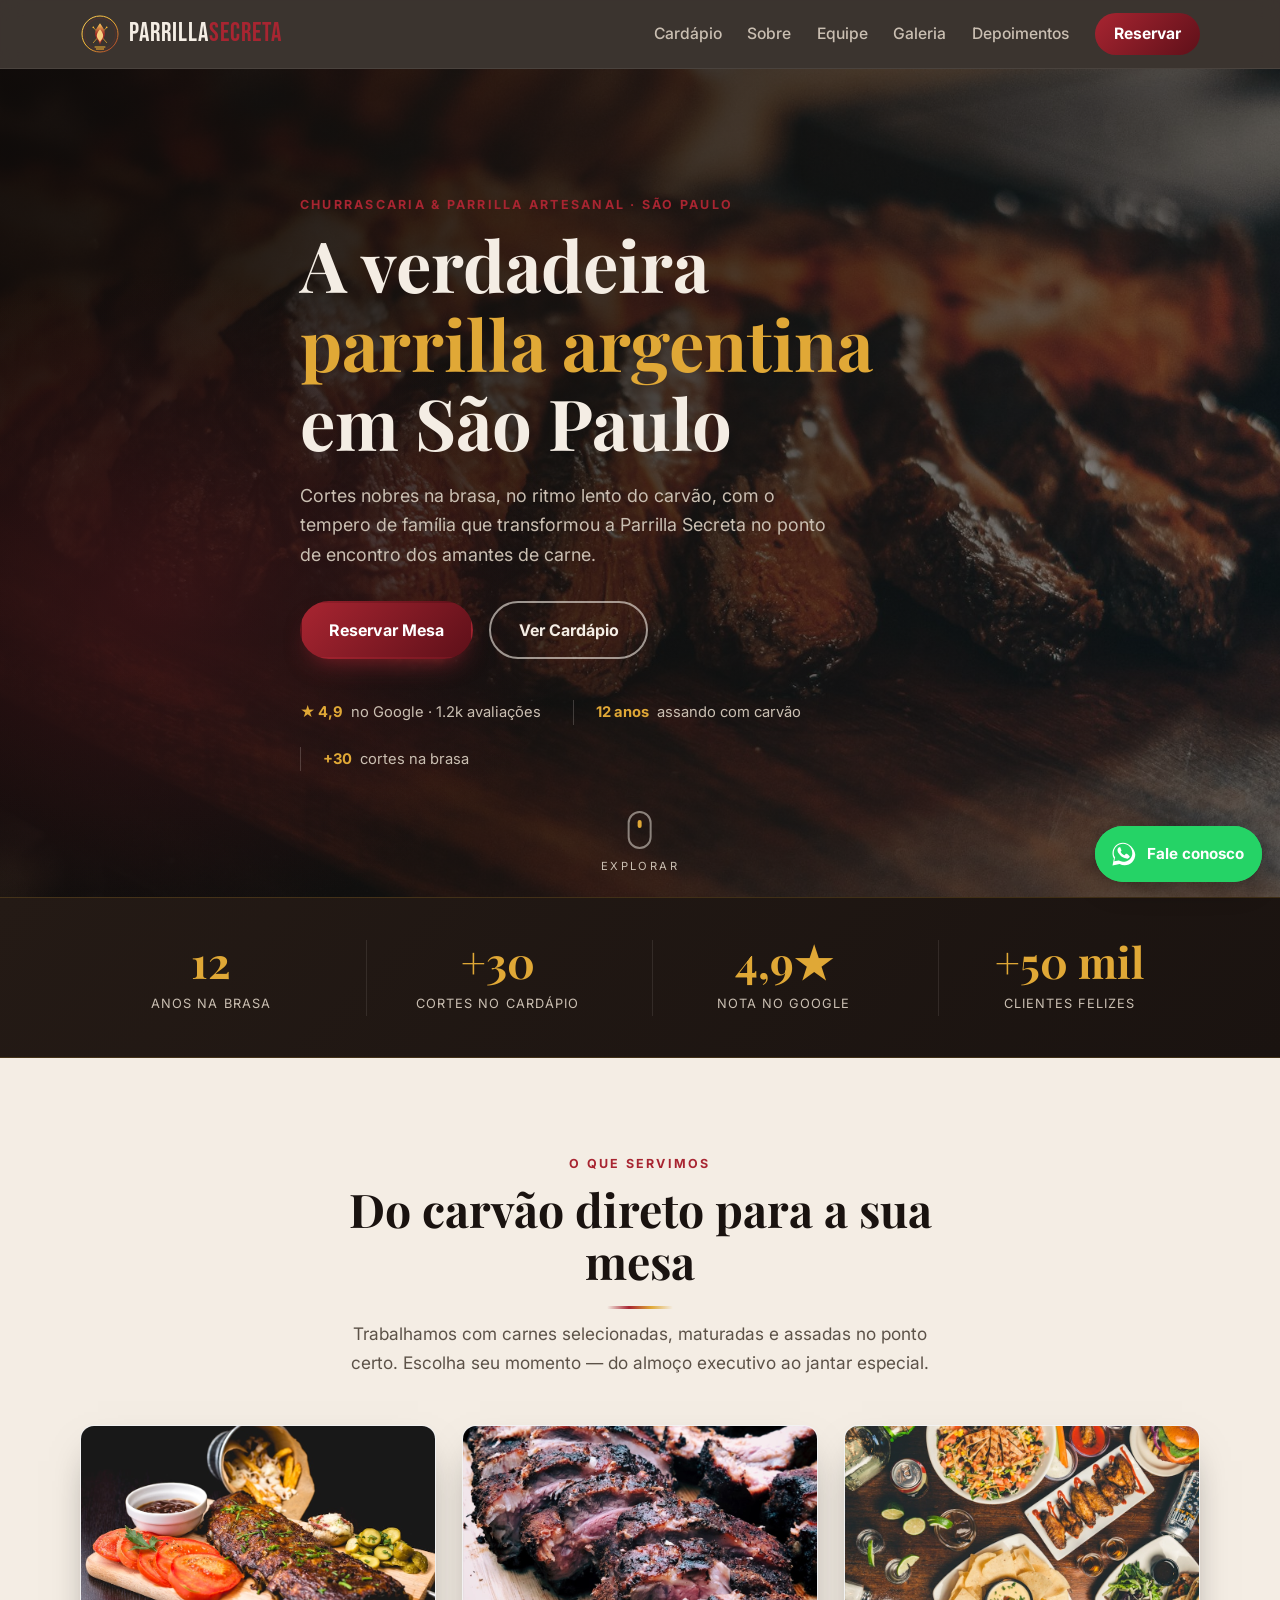
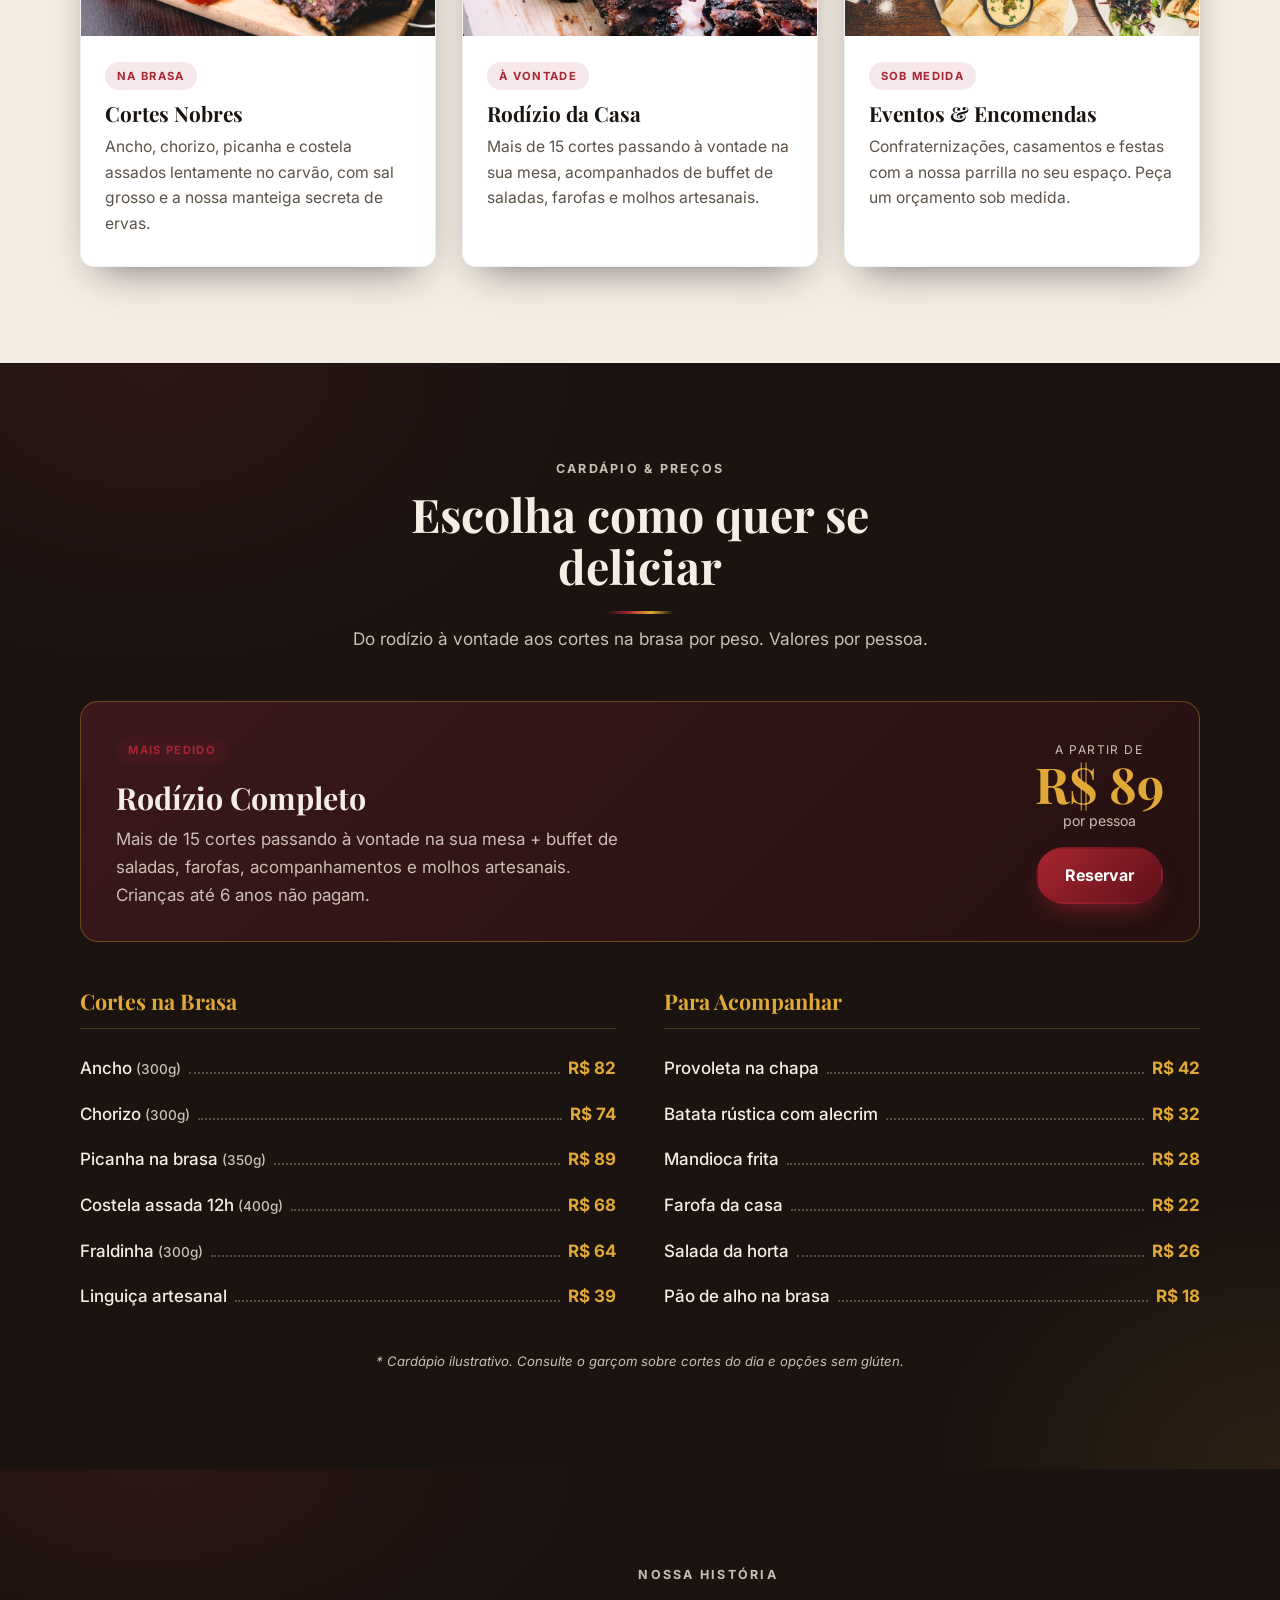
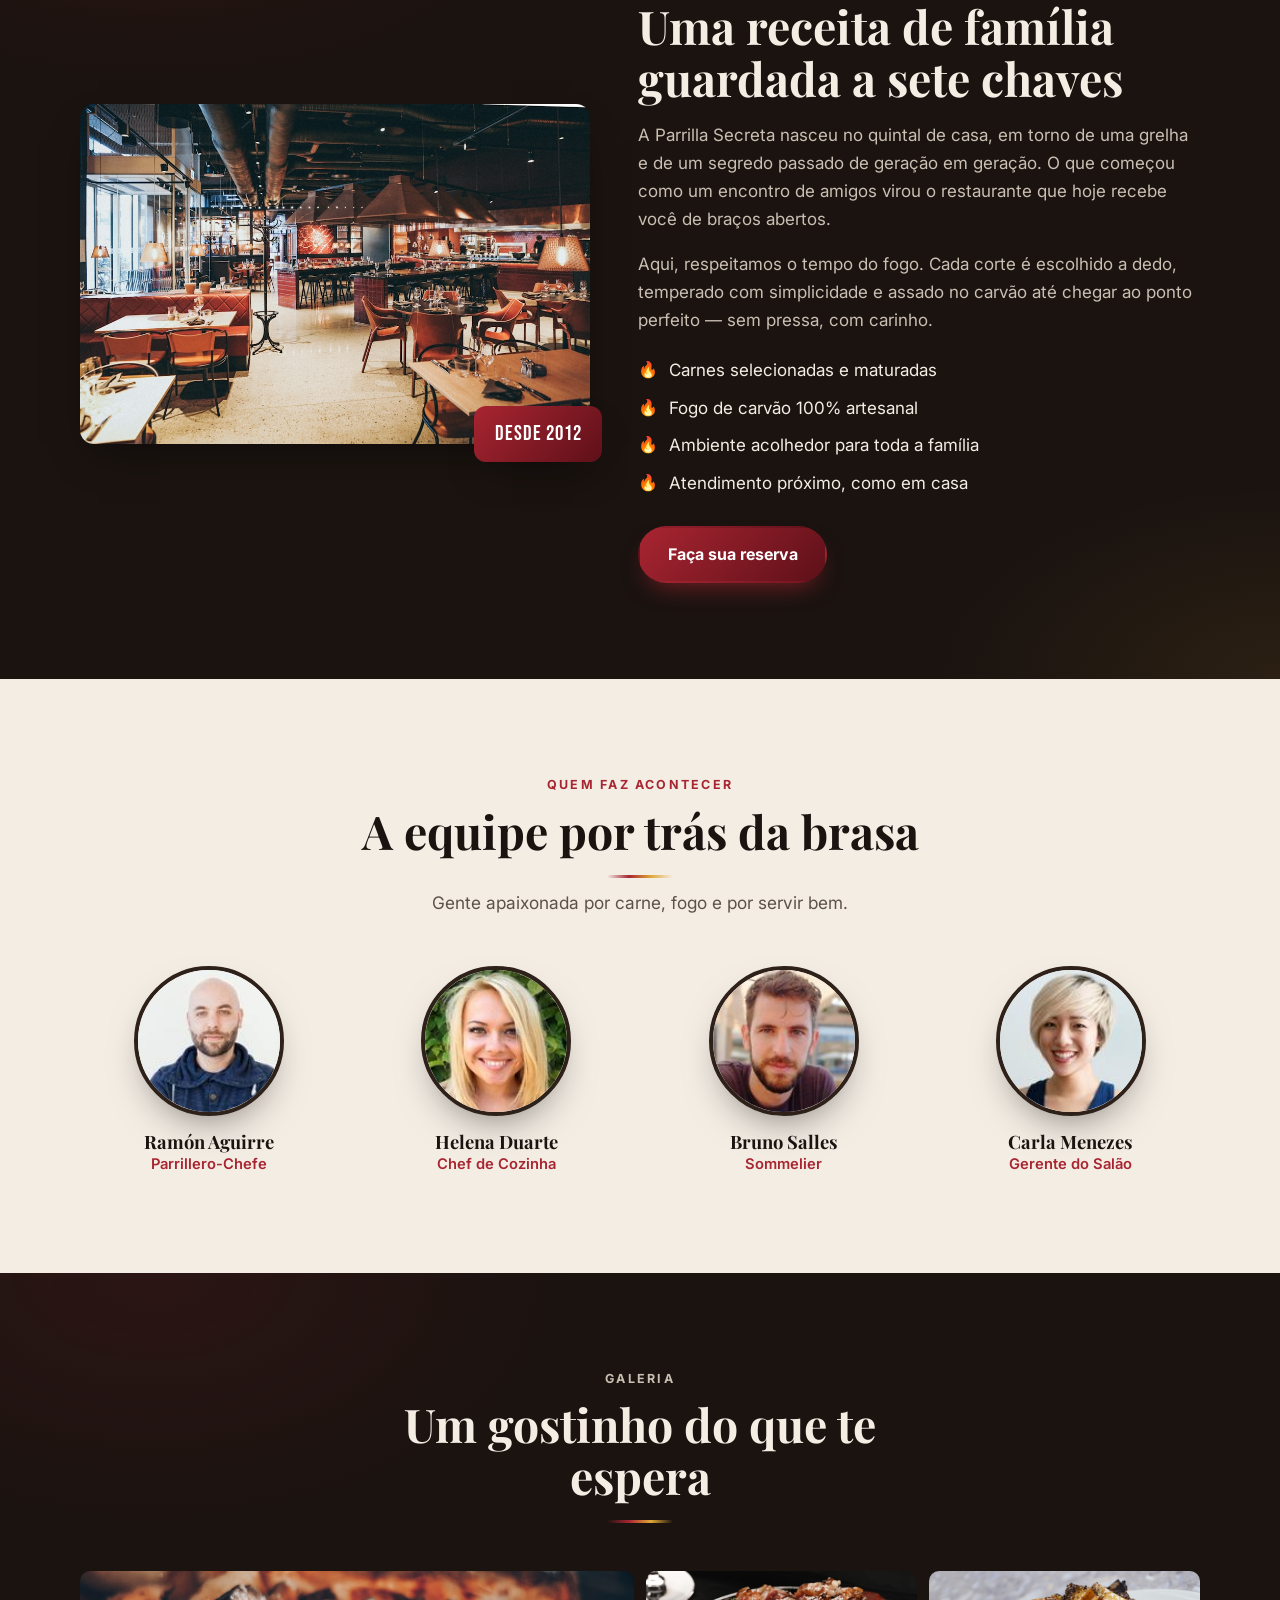
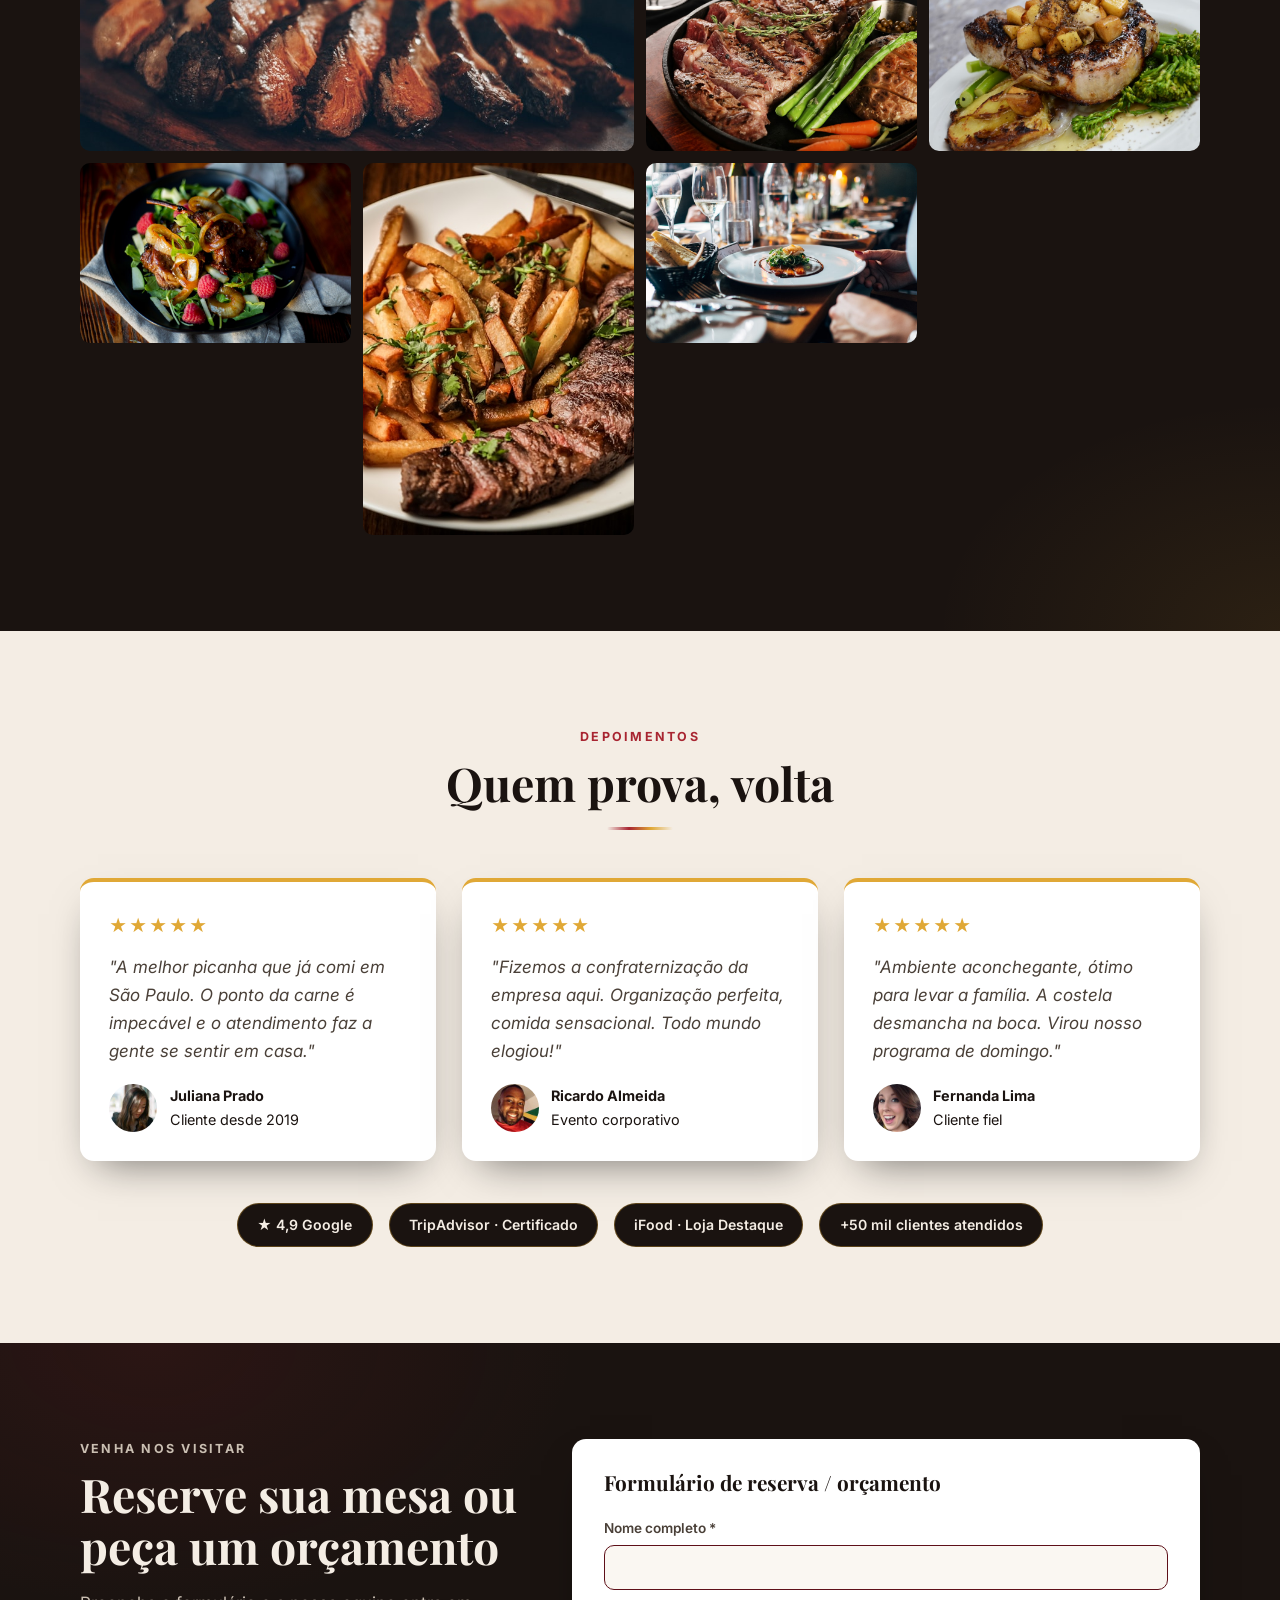
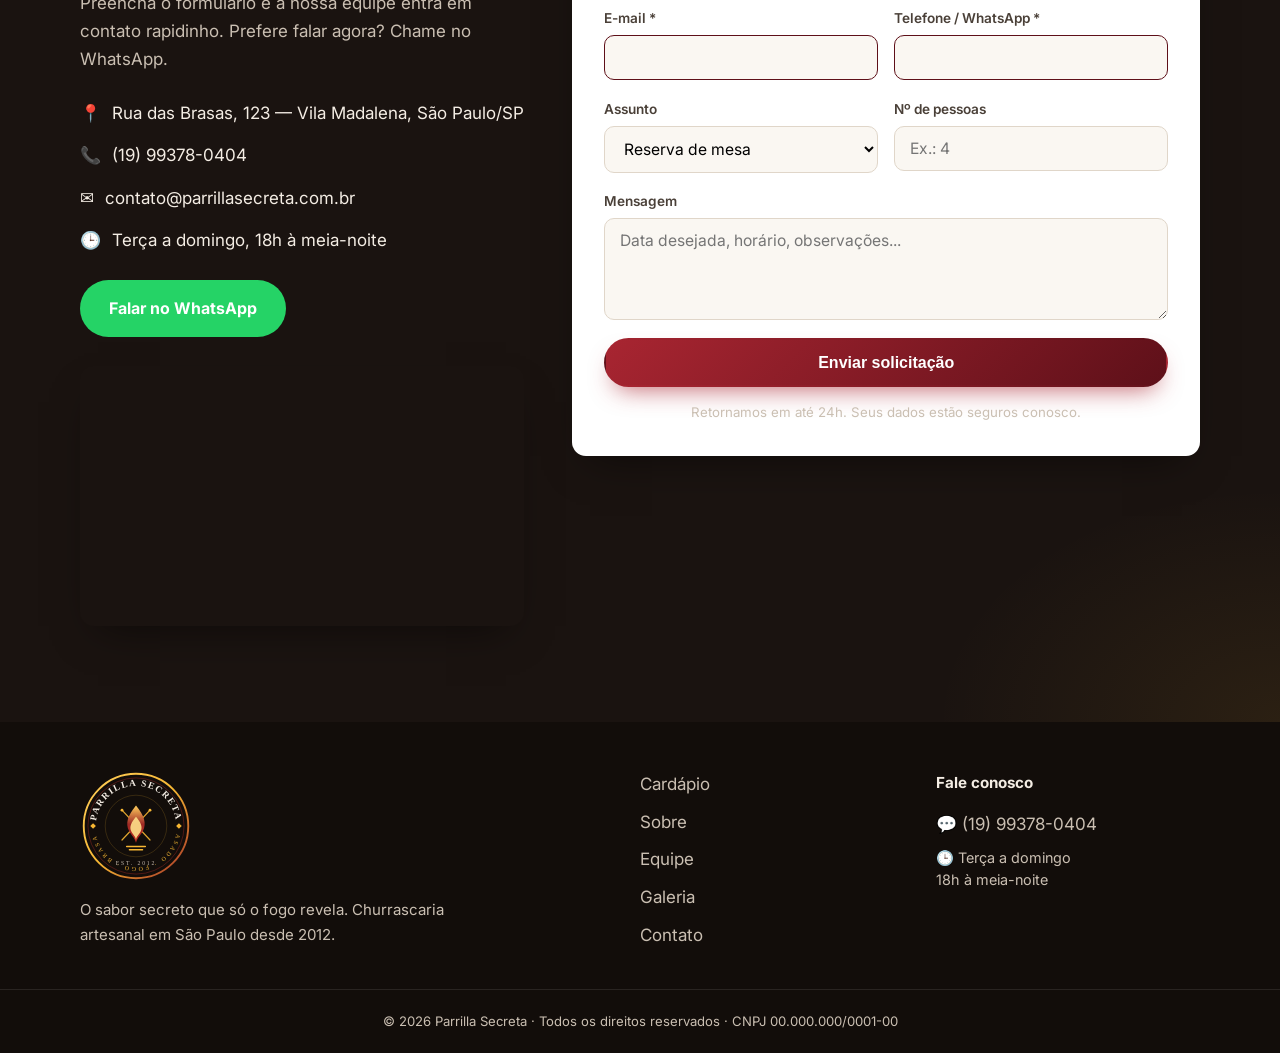
==== index.html @ 03597d08 "Parrilla Secreta landing page — responsive, SEO, custom logo, menu & WhatsApp Co-Authored-By: Claude" ====
<!DOCTYPE html>
<html lang="pt-BR">
<head>
  <meta charset="UTF-8" />
  <meta name="viewport" content="width=device-width, initial-scale=1.0" />

  <!-- ============ SEO / META ============ -->
  <title>Parrilla Secreta — Churrascaria & Parrilla Artesanal | Reserve sua Mesa</title>
  <meta name="description" content="Parrilla Secreta é uma churrascaria artesanal com cortes nobres na brasa, ambiente acolhedor e atendimento de família. Reserve sua mesa ou peça um orçamento para eventos." />
  <meta name="keywords" content="churrascaria, parrilla, churrasco, restaurante, cortes nobres, brasa, eventos, rodízio, carne, barbecue" />
  <meta name="author" content="Parrilla Secreta" />
  <meta name="theme-color" content="#1a1310" />
  <link rel="canonical" href="https://www.parrillasecreta.com.br/" />

  <!-- Open Graph -->
  <meta property="og:type" content="restaurant" />
  <meta property="og:title" content="Parrilla Secreta — Churrascaria & Parrilla Artesanal" />
  <meta property="og:description" content="Cortes nobres na brasa, ambiente acolhedor e o verdadeiro sabor do fogo. Reserve sua mesa." />
  <meta property="og:image" content="https://www.parrillasecreta.com.br/assets/images/og-image.jpg" />
  <meta property="og:locale" content="pt_BR" />
  <meta name="twitter:card" content="summary_large_image" />

  <!-- Favicon -->
  <link rel="icon" type="image/svg+xml" href="assets/favicon.svg" />
  <link rel="apple-touch-icon" href="assets/favicon.svg" />

  <!-- Fonts -->
  <link rel="preconnect" href="https://fonts.googleapis.com" />
  <link rel="preconnect" href="https://fonts.gstatic.com" crossorigin />
  <link href="https://fonts.googleapis.com/css2?family=Bebas+Neue&family=Playfair+Display:ital,wght@0,600;0,700;1,600&family=Inter:wght@400;500;600;700&display=swap" rel="stylesheet" />

  <link rel="stylesheet" href="styles.css" />

  <!-- ============ Structured Data (Rich Results) ============ -->
  <script type="application/ld+json">
  {
    "@context": "https://schema.org",
    "@type": "Restaurant",
    "name": "Parrilla Secreta",
    "servesCuisine": ["Churrasco", "Parrilla", "Argentina", "Brasileira"],
    "priceRange": "$$",
    "image": "https://www.parrillasecreta.com.br/assets/images/og-image.jpg",
    "telephone": "+55 19 99378-0404",
    "address": {
      "@type": "PostalAddress",
      "streetAddress": "Rua das Brasas, 123 - Vila Madalena",
      "addressLocality": "São Paulo",
      "addressRegion": "SP",
      "postalCode": "05433-000",
      "addressCountry": "BR"
    },
    "openingHours": "Tu-Su 18:00-24:00",
    "url": "https://www.parrillasecreta.com.br/"
  }
  </script>
</head>

<body>
  <!-- ==================== HEADER ==================== -->
  <header class="site-header" id="topo">
    <div class="container header-inner">
      <a href="#topo" class="brand" aria-label="Parrilla Secreta - início">
        <img src="assets/mark.svg" alt="" class="brand-mark-img" width="40" height="40" aria-hidden="true" />
        <span class="brand-name">Parrilla<span>Secreta</span></span>
      </a>

      <nav class="main-nav" id="main-nav" aria-label="Navegação principal">
        <a href="#menu">Cardápio</a>
        <a href="#sobre">Sobre</a>
        <a href="#equipe">Equipe</a>
        <a href="#galeria">Galeria</a>
        <a href="#depoimentos">Depoimentos</a>
        <a href="#contato" class="nav-cta">Reservar</a>
      </nav>

      <button class="nav-toggle" id="nav-toggle" aria-label="Abrir menu" aria-expanded="false" aria-controls="main-nav">
        <span></span><span></span><span></span>
      </button>
    </div>
  </header>

  <main>
    <!-- ==================== HERO ==================== -->
    <section class="hero" id="hero">
      <div class="hero-bg" aria-hidden="true"></div>
      <div class="hero-overlay" aria-hidden="true"></div>
      <div class="container hero-content">
        <p class="eyebrow">Churrascaria &amp; Parrilla Artesanal · São Paulo</p>
        <h1>A verdadeira<br /><span class="accent">parrilla argentina</span><br />em São Paulo</h1>
        <p class="hero-sub">
          Cortes nobres na brasa, no ritmo lento do carvão, com o tempero de família que
          transformou a Parrilla Secreta no ponto de encontro dos amantes de carne.
        </p>
        <div class="hero-actions">
          <a href="#contato" class="btn btn-primary">Reservar Mesa</a>
          <a href="#menu" class="btn btn-ghost">Ver Cardápio</a>
        </div>
        <ul class="hero-badges" aria-label="Diferenciais">
          <li><strong>★ 4,9</strong> no Google · 1.2k avaliações</li>
          <li><strong>12 anos</strong> assando com carvão</li>
          <li><strong>+30</strong> cortes na brasa</li>
        </ul>
      </div>
      <a href="#cardapio" class="hero-scroll" aria-label="Explorar o cardápio">
        <span class="mouse" aria-hidden="true"></span>
        Explorar
      </a>
    </section>

    <!-- ==================== FAIXA DE NÚMEROS ==================== -->
    <section class="stats-band" aria-label="A casa em números">
      <div class="container stats-inner">
        <div class="stat"><strong>12</strong><span>anos na brasa</span></div>
        <div class="stat"><strong>+30</strong><span>cortes no cardápio</span></div>
        <div class="stat"><strong>4,9★</strong><span>nota no Google</span></div>
        <div class="stat"><strong>+50 mil</strong><span>clientes felizes</span></div>
      </div>
    </section>

    <!-- ==================== SERVIÇOS / CARDÁPIO ==================== -->
    <section class="section" id="cardapio">
      <div class="container">
        <header class="section-head">
          <p class="eyebrow">O que servimos</p>
          <h2>Do carvão direto para a sua mesa</h2>
          <p class="section-lead">
            Trabalhamos com carnes selecionadas, maturadas e assadas no ponto certo.
            Escolha seu momento — do almoço executivo ao jantar especial.
          </p>
        </header>

        <div class="cards-grid">
          <article class="card">
            <div class="card-img" style="background-image:url('assets/images/servico-cortes.jpg')" role="img" aria-label="Corte nobre grelhado na brasa"></div>
            <div class="card-body">
              <span class="card-tag">Na brasa</span>
              <h3>Cortes Nobres</h3>
              <p>Ancho, chorizo, picanha e costela assados lentamente no carvão, com sal grosso e a nossa manteiga secreta de ervas.</p>
            </div>
          </article>

          <article class="card">
            <div class="card-img" style="background-image:url('assets/images/servico-rodizio.jpg')" role="img" aria-label="Espeto de churrasco variado"></div>
            <div class="card-body">
              <span class="card-tag">À vontade</span>
              <h3>Rodízio da Casa</h3>
              <p>Mais de 15 cortes passando à vontade na sua mesa, acompanhados de buffet de saladas, farofas e molhos artesanais.</p>
            </div>
          </article>

          <article class="card">
            <div class="card-img" style="background-image:url('assets/images/servico-eventos.jpg')" role="img" aria-label="Mesa de eventos com pratos"></div>
            <div class="card-body">
              <span class="card-tag">Sob medida</span>
              <h3>Eventos &amp; Encomendas</h3>
              <p>Confraternizações, casamentos e festas com a nossa parrilla no seu espaço. Peça um orçamento sob medida.</p>
            </div>
          </article>
        </div>
      </div>
    </section>

    <!-- ==================== CARDÁPIO & PREÇOS ==================== -->
    <section class="section section-alt" id="menu">
      <div class="container">
        <header class="section-head">
          <p class="eyebrow">Cardápio &amp; Preços</p>
          <h2>Escolha como quer se deliciar</h2>
          <p class="section-lead">Do rodízio à vontade aos cortes na brasa por peso. Valores por pessoa.</p>
        </header>

        <!-- Destaque do rodízio -->
        <div class="menu-highlight">
          <div class="menu-highlight-text">
            <span class="card-tag">Mais pedido</span>
            <h3>Rodízio Completo</h3>
            <p>Mais de 15 cortes passando à vontade na sua mesa + buffet de saladas, farofas, acompanhamentos e molhos artesanais. Crianças até 6 anos não pagam.</p>
          </div>
          <div class="menu-highlight-price">
            <span class="price-from">a partir de</span>
            <strong>R$ 89</strong>
            <span class="price-unit">por pessoa</span>
            <a href="#contato" class="btn btn-primary">Reservar</a>
          </div>
        </div>

        <!-- À la carte -->
        <div class="menu-columns">
          <div class="menu-col">
            <h4 class="menu-col-title">Cortes na Brasa</h4>
            <ul class="menu-list">
              <li><span class="mi-name">Ancho <em>(300g)</em></span><span class="mi-dots"></span><span class="mi-price">R$ 82</span></li>
              <li><span class="mi-name">Chorizo <em>(300g)</em></span><span class="mi-dots"></span><span class="mi-price">R$ 74</span></li>
              <li><span class="mi-name">Picanha na brasa <em>(350g)</em></span><span class="mi-dots"></span><span class="mi-price">R$ 89</span></li>
              <li><span class="mi-name">Costela assada 12h <em>(400g)</em></span><span class="mi-dots"></span><span class="mi-price">R$ 68</span></li>
              <li><span class="mi-name">Fraldinha <em>(300g)</em></span><span class="mi-dots"></span><span class="mi-price">R$ 64</span></li>
              <li><span class="mi-name">Linguiça artesanal</span><span class="mi-dots"></span><span class="mi-price">R$ 39</span></li>
            </ul>
          </div>
          <div class="menu-col">
            <h4 class="menu-col-title">Para Acompanhar</h4>
            <ul class="menu-list">
              <li><span class="mi-name">Provoleta na chapa</span><span class="mi-dots"></span><span class="mi-price">R$ 42</span></li>
              <li><span class="mi-name">Batata rústica com alecrim</span><span class="mi-dots"></span><span class="mi-price">R$ 32</span></li>
              <li><span class="mi-name">Mandioca frita</span><span class="mi-dots"></span><span class="mi-price">R$ 28</span></li>
              <li><span class="mi-name">Farofa da casa</span><span class="mi-dots"></span><span class="mi-price">R$ 22</span></li>
              <li><span class="mi-name">Salada da horta</span><span class="mi-dots"></span><span class="mi-price">R$ 26</span></li>
              <li><span class="mi-name">Pão de alho na brasa</span><span class="mi-dots"></span><span class="mi-price">R$ 18</span></li>
            </ul>
          </div>
        </div>
        <p class="menu-note">* Cardápio ilustrativo. Consulte o garçom sobre cortes do dia e opções sem glúten.</p>
      </div>
    </section>

    <!-- ==================== SOBRE ==================== -->
    <section class="section section-alt" id="sobre">
      <div class="container about-grid">
        <div class="about-media">
          <img
            src="assets/images/sobre-salao.jpg"
            alt="Salão aconchegante da Parrilla Secreta" loading="lazy" width="900" height="600" />
          <span class="about-badge">Desde 2012</span>
        </div>
        <div class="about-text">
          <p class="eyebrow">Nossa história</p>
          <h2>Uma receita de família guardada a sete chaves</h2>
          <p>
            A Parrilla Secreta nasceu no quintal de casa, em torno de uma grelha e de um
            segredo passado de geração em geração. O que começou como um encontro de amigos
            virou o restaurante que hoje recebe você de braços abertos.
          </p>
          <p>
            Aqui, respeitamos o tempo do fogo. Cada corte é escolhido a dedo, temperado com
            simplicidade e assado no carvão até chegar ao ponto perfeito — sem pressa, com carinho.
          </p>
          <ul class="checklist">
            <li>Carnes selecionadas e maturadas</li>
            <li>Fogo de carvão 100% artesanal</li>
            <li>Ambiente acolhedor para toda a família</li>
            <li>Atendimento próximo, como em casa</li>
          </ul>
          <a href="#contato" class="btn btn-primary">Faça sua reserva</a>
        </div>
      </div>
    </section>

    <!-- ==================== EQUIPE ==================== -->
    <section class="section" id="equipe">
      <div class="container">
        <header class="section-head">
          <p class="eyebrow">Quem faz acontecer</p>
          <h2>A equipe por trás da brasa</h2>
          <p class="section-lead">Gente apaixonada por carne, fogo e por servir bem.</p>
        </header>

        <div class="team-grid">
          <figure class="team-card">
            <img src="assets/images/equipe-ramon.jpg" alt="Retrato de Ramón Aguirre, parrillero-chefe" loading="lazy" width="200" height="200" />
            <figcaption>
              <h3>Ramón Aguirre</h3>
              <p>Parrillero-Chefe</p>
            </figcaption>
          </figure>
          <figure class="team-card">
            <img src="assets/images/equipe-helena.jpg" alt="Retrato de Helena Duarte, chef de cozinha" loading="lazy" width="200" height="200" />
            <figcaption>
              <h3>Helena Duarte</h3>
              <p>Chef de Cozinha</p>
            </figcaption>
          </figure>
          <figure class="team-card">
            <img src="assets/images/equipe-bruno.jpg" alt="Retrato de Bruno Salles, sommelier" loading="lazy" width="200" height="200" />
            <figcaption>
              <h3>Bruno Salles</h3>
              <p>Sommelier</p>
            </figcaption>
          </figure>
          <figure class="team-card">
            <img src="assets/images/equipe-carla.jpg" alt="Retrato de Carla Menezes, gerente do salão" loading="lazy" width="200" height="200" />
            <figcaption>
              <h3>Carla Menezes</h3>
              <p>Gerente do Salão</p>
            </figcaption>
          </figure>
        </div>
      </div>
    </section>

    <!-- ==================== GALERIA ==================== -->
    <section class="section section-alt" id="galeria">
      <div class="container">
        <header class="section-head">
          <p class="eyebrow">Galeria</p>
          <h2>Um gostinho do que te espera</h2>
        </header>

        <div class="gallery">
          <a class="gallery-item wide" href="assets/images/galeria-1.jpg" target="_blank" rel="noopener" style="background-image:url('assets/images/galeria-1.jpg')" aria-label="Costela na brasa"></a>
          <a class="gallery-item" href="assets/images/galeria-2.jpg" target="_blank" rel="noopener" style="background-image:url('assets/images/galeria-2.jpg')" aria-label="Bife grelhado"></a>
          <a class="gallery-item" href="assets/images/galeria-3.jpg" target="_blank" rel="noopener" style="background-image:url('assets/images/galeria-3.jpg')" aria-label="Preparo na parrilla"></a>
          <a class="gallery-item" href="assets/images/galeria-4.jpg" target="_blank" rel="noopener" style="background-image:url('assets/images/galeria-4.jpg')" aria-label="Chef preparando prato"></a>
          <a class="gallery-item tall" href="assets/images/galeria-5.jpg" target="_blank" rel="noopener" style="background-image:url('assets/images/galeria-5.jpg')" aria-label="Prato finalizado"></a>
          <a class="gallery-item" href="assets/images/galeria-6.jpg" target="_blank" rel="noopener" style="background-image:url('assets/images/galeria-6.jpg')" aria-label="Ambiente do restaurante"></a>
        </div>
      </div>
    </section>

    <!-- ==================== DEPOIMENTOS ==================== -->
    <section class="section" id="depoimentos">
      <div class="container">
        <header class="section-head">
          <p class="eyebrow">Depoimentos</p>
          <h2>Quem prova, volta</h2>
        </header>

        <div class="testimonials">
          <blockquote class="testimonial">
            <div class="stars" aria-label="5 de 5 estrelas">★★★★★</div>
            <p>"A melhor picanha que já comi em São Paulo. O ponto da carne é impecável e o atendimento faz a gente se sentir em casa."</p>
            <footer>
              <img src="assets/images/depoimento-juliana.jpg" alt="" loading="lazy" width="48" height="48" />
              <span><strong>Juliana Prado</strong><br />Cliente desde 2019</span>
            </footer>
          </blockquote>

          <blockquote class="testimonial">
            <div class="stars" aria-label="5 de 5 estrelas">★★★★★</div>
            <p>"Fizemos a confraternização da empresa aqui. Organização perfeita, comida sensacional. Todo mundo elogiou!"</p>
            <footer>
              <img src="assets/images/depoimento-ricardo.jpg" alt="" loading="lazy" width="48" height="48" />
              <span><strong>Ricardo Almeida</strong><br />Evento corporativo</span>
            </footer>
          </blockquote>

          <blockquote class="testimonial">
            <div class="stars" aria-label="5 de 5 estrelas">★★★★★</div>
            <p>"Ambiente aconchegante, ótimo para levar a família. A costela desmancha na boca. Virou nosso programa de domingo."</p>
            <footer>
              <img src="assets/images/depoimento-fernanda.jpg" alt="" loading="lazy" width="48" height="48" />
              <span><strong>Fernanda Lima</strong><br />Cliente fiel</span>
            </footer>
          </blockquote>
        </div>

        <div class="trust-row" aria-label="Selos de confiança">
          <span class="trust-badge">★ 4,9 Google</span>
          <span class="trust-badge">TripAdvisor · Certificado</span>
          <span class="trust-badge">iFood · Loja Destaque</span>
          <span class="trust-badge">+50 mil clientes atendidos</span>
        </div>
      </div>
    </section>

    <!-- ==================== LOCALIZAÇÃO + CONTATO ==================== -->
    <section class="section section-alt" id="contato">
      <div class="container contact-grid">
        <!-- Info + mapa -->
        <div class="contact-info">
          <p class="eyebrow">Venha nos visitar</p>
          <h2>Reserve sua mesa ou peça um orçamento</h2>
          <p>Preencha o formulário e a nossa equipe entra em contato rapidinho. Prefere falar agora? Chame no WhatsApp.</p>

          <ul class="contact-list">
            <li><span aria-hidden="true">📍</span> Rua das Brasas, 123 — Vila Madalena, São Paulo/SP</li>
            <li><span aria-hidden="true">📞</span> <a href="tel:+5519993780404">(19) 99378-0404</a></li>
            <li><span aria-hidden="true">✉️</span> <a href="mailto:contato@parrillasecreta.com.br">contato@parrillasecreta.com.br</a></li>
            <li><span aria-hidden="true">🕒</span> Terça a domingo, 18h à meia-noite</li>
          </ul>

          <a href="https://wa.me/5519993780404?text=Ol%C3%A1!%20Gostaria%20de%20fazer%20uma%20reserva%20na%20Parrilla%20Secreta." class="btn btn-whatsapp" target="_blank" rel="noopener">
            Falar no WhatsApp
          </a>

          <div class="map-wrap">
            <iframe
              title="Mapa da localização da Parrilla Secreta"
              src="https://www.google.com/maps?q=Vila+Madalena,+S%C3%A3o+Paulo,+SP&output=embed"
              loading="lazy" referrerpolicy="no-referrer-when-downgrade"></iframe>
          </div>
        </div>

        <!-- Formulário -->
        <div class="contact-form-wrap">
          <form id="contact-form" class="contact-form" action="https://formspree.io/f/SEU_ID_AQUI" method="POST" novalidate>
            <h3>Formulário de reserva / orçamento</h3>

            <div class="field">
              <label for="nome">Nome completo *</label>
              <input type="text" id="nome" name="nome" autocomplete="name" required />
            </div>

            <div class="field-row">
              <div class="field">
                <label for="email">E-mail *</label>
                <input type="email" id="email" name="email" autocomplete="email" required />
              </div>
              <div class="field">
                <label for="telefone">Telefone / WhatsApp *</label>
                <input type="tel" id="telefone" name="telefone" autocomplete="tel" required />
              </div>
            </div>

            <div class="field-row">
              <div class="field">
                <label for="assunto">Assunto</label>
                <select id="assunto" name="assunto">
                  <option>Reserva de mesa</option>
                  <option>Orçamento para evento</option>
                  <option>Encomenda / Delivery</option>
                  <option>Outro assunto</option>
                </select>
              </div>
              <div class="field">
                <label for="pessoas">Nº de pessoas</label>
                <input type="number" id="pessoas" name="pessoas" min="1" max="500" placeholder="Ex.: 4" />
              </div>
            </div>

            <div class="field">
              <label for="mensagem">Mensagem</label>
              <textarea id="mensagem" name="mensagem" rows="4" placeholder="Data desejada, horário, observações..."></textarea>
            </div>

            <button type="submit" class="btn btn-primary btn-block">Enviar solicitação</button>
            <p class="form-note" id="form-status" role="status" aria-live="polite">
              Retornamos em até 24h. Seus dados estão seguros conosco.
            </p>
          </form>
        </div>
      </div>
    </section>
  </main>

  <!-- ==================== FOOTER ==================== -->
  <footer class="site-footer">
    <div class="container footer-inner">
      <div class="footer-brand">
        <img src="assets/crest.svg" alt="Selo Parrilla Secreta — Asado, Fogo, Brasa, desde 2012" class="footer-crest" width="112" height="112" />
        <p>O sabor secreto que só o fogo revela. Churrascaria artesanal em São Paulo desde 2012.</p>
      </div>
      <nav class="footer-nav" aria-label="Links do rodapé">
        <a href="#menu">Cardápio</a>
        <a href="#sobre">Sobre</a>
        <a href="#equipe">Equipe</a>
        <a href="#galeria">Galeria</a>
        <a href="#contato">Contato</a>
      </nav>
      <div class="footer-social">
        <strong class="footer-col-title">Fale conosco</strong>
        <a href="https://wa.me/5519993780404" target="_blank" rel="noopener" aria-label="WhatsApp">💬 (19) 99378-0404</a>
        <span class="footer-hours">🕒 Terça a domingo<br />18h à meia-noite</span>
      </div>
    </div>
    <div class="footer-bottom">
      <p>© <span id="year"></span> Parrilla Secreta · Todos os direitos reservados · CNPJ 00.000.000/0001-00</p>
    </div>
  </footer>

  <!-- Botão flutuante de WhatsApp -->
  <a class="whatsapp-float" href="https://wa.me/5519993780404?text=Ol%C3%A1!%20Gostaria%20de%20fazer%20uma%20reserva%20na%20Parrilla%20Secreta."
     target="_blank" rel="noopener" aria-label="Falar no WhatsApp">
    <svg viewBox="0 0 32 32" width="28" height="28" fill="currentColor" aria-hidden="true">
      <path d="M16 3C9.4 3 4 8.4 4 15c0 2.1.6 4.2 1.6 6L4 29l8.2-1.6c1.7.9 3.7 1.4 5.6 1.4h.2c6.6 0 12-5.4 12-12S22.6 3 16 3zm0 21.8c-1.7 0-3.3-.5-4.8-1.3l-.3-.2-4.9 1 1-4.7-.2-.3C5.9 18.5 5.4 16.8 5.4 15 5.4 9.2 10.2 4.4 16 4.4S26.6 9.2 26.6 15 21.8 24.8 16 24.8zm6-8c-.3-.2-1.9-1-2.2-1-.3-.1-.5-.2-.8.2-.2.3-.8 1-1 1.2-.2.2-.4.2-.7.1-1.7-.9-2.9-1.5-4-3.5-.3-.5.3-.5.9-1.6.1-.2 0-.4 0-.6-.1-.2-.8-1.9-1-2.6-.3-.7-.5-.6-.8-.6h-.6c-.2 0-.6.1-.9.4-.3.3-1.2 1.1-1.2 2.8s1.2 3.3 1.4 3.5c.2.2 2.5 3.8 6 5.3 2.2.9 3 1 4.1.9.7-.1 1.9-.8 2.2-1.5.3-.8.3-1.4.2-1.5-.1-.2-.3-.3-.6-.4z"/>
    </svg>
    <span class="whatsapp-float-label">Fale conosco</span>
  </a>

  <script src="script.js" defer></script>
</body>
</html>
---- styles.css ----
/* ============================================================
   Parrilla Secreta — Landing Page
   Palette: charcoal + ember + cream
   ============================================================ */

:root {
  --charcoal: #1a1310;
  --charcoal-2: #241a15;
  --charcoal-soft: #2d211a;
  --cream: #f4ede4;
  --cream-dim: #cabfb2;
  --ember: #a82531;      /* vermelho profundo (era laranja) */
  --ember-dark: #5e1019;  /* vinho / bordô */
  --gold: #e0a836;        /* dourado levemente mais quente, elegante */
  --whatsapp: #25d366;

  --font-display: 'Playfair Display', Georgia, serif;
  --font-brand: 'Bebas Neue', 'Arial Narrow', sans-serif;
  --font-body: 'Inter', system-ui, -apple-system, Segoe UI, Roboto, sans-serif;

  --maxw: 1160px;
  --radius: 14px;
  --shadow: 0 18px 40px -18px rgba(0, 0, 0, 0.55);
  --transition: 0.25s ease;
}

/* ---------- Reset ---------- */
*, *::before, *::after { box-sizing: border-box; margin: 0; padding: 0; }
html { scroll-behavior: smooth; -webkit-text-size-adjust: 100%; }
body {
  font-family: var(--font-body);
  color: var(--charcoal);
  background: var(--cream);
  line-height: 1.65;
  font-size: 17px;
  overflow-x: hidden;
}
img { max-width: 100%; display: block; }
a { color: inherit; text-decoration: none; }
ul { list-style: none; }

.container { width: 100%; max-width: var(--maxw); margin: 0 auto; padding: 0 20px; }

/* ---------- Typography ---------- */
h1, h2, h3 { font-family: var(--font-display); line-height: 1.12; font-weight: 700; }
h2 { font-size: clamp(1.9rem, 4.5vw, 2.9rem); }
h3 { font-size: 1.3rem; }

.eyebrow {
  font-family: var(--font-body);
  text-transform: uppercase;
  letter-spacing: 0.18em;
  font-size: 0.78rem;
  font-weight: 700;
  color: var(--ember);
  margin-bottom: 0.6rem;
}
.accent { color: var(--gold); }

/* ---------- Buttons ---------- */
.btn {
  display: inline-block;
  font-weight: 700;
  font-size: 1rem;
  padding: 0.85rem 1.7rem;
  border-radius: 999px;
  cursor: pointer;
  border: 2px solid transparent;
  transition: transform var(--transition), box-shadow var(--transition), background var(--transition), color var(--transition);
  text-align: center;
}
.btn:hover { transform: translateY(-2px); }
.btn-primary {
  background: linear-gradient(135deg, var(--ember), var(--ember-dark));
  color: #fff;
  box-shadow: 0 12px 24px -10px rgba(168, 37, 49, 0.7);
}
.btn-primary:hover { box-shadow: 0 16px 30px -10px rgba(168, 37, 49, 0.85); }
.btn-ghost { border-color: rgba(244, 237, 228, 0.6); color: var(--cream); }
.btn-ghost:hover { background: rgba(244, 237, 228, 0.12); border-color: var(--cream); }
.btn-whatsapp { background: var(--whatsapp); color: #fff; }
.btn-block { width: 100%; }

/* ---------- Header ---------- */
.site-header {
  position: sticky;
  top: 0;
  z-index: 1000;
  background: rgba(26, 19, 16, 0.85);
  backdrop-filter: blur(10px);
  border-bottom: 1px solid rgba(244, 237, 228, 0.08);
}
.header-inner { display: flex; align-items: center; justify-content: space-between; height: 68px; }
.brand { display: flex; align-items: center; gap: 0.55rem; }
.brand-mark { font-size: 1.4rem; }
.brand-mark-img { width: 40px; height: 40px; display: block; }
.footer-brand .brand-mark-img { width: 32px; height: 32px; }
.brand-name {
  font-family: var(--font-brand);
  font-size: 1.6rem;
  letter-spacing: 1px;
  color: var(--cream);
  line-height: 1;
}
.brand-name span { color: var(--ember); }

.main-nav { display: flex; align-items: center; gap: 1.6rem; }
.main-nav a { color: var(--cream-dim); font-weight: 500; font-size: 0.98rem; transition: color var(--transition); }
.main-nav a:hover { color: var(--cream); }
.main-nav .nav-cta {
  background: linear-gradient(135deg, var(--ember), var(--ember-dark));
  color: #fff; padding: 0.5rem 1.2rem; border-radius: 999px; font-weight: 700;
}
.main-nav .nav-cta:hover { color: #fff; transform: translateY(-1px); }

.nav-toggle {
  display: none;
  flex-direction: column;
  gap: 5px;
  background: none;
  border: 0;
  cursor: pointer;
  padding: 6px;
}
.nav-toggle span { width: 26px; height: 2px; background: var(--cream); transition: var(--transition); border-radius: 2px; }
.nav-toggle[aria-expanded="true"] span:nth-child(1) { transform: translateY(7px) rotate(45deg); }
.nav-toggle[aria-expanded="true"] span:nth-child(2) { opacity: 0; }
.nav-toggle[aria-expanded="true"] span:nth-child(3) { transform: translateY(-7px) rotate(-45deg); }

/* ---------- Hero ---------- */
.hero {
  position: relative;
  min-height: 92vh;
  display: flex;
  align-items: center;
  color: var(--cream);
  overflow: hidden;
}
.hero-bg {
  position: absolute; inset: 0;
  background: #000 url('assets/images/hero-brasa.jpg') center/cover no-repeat;
  transform: scale(1.05);
  animation: slowZoom 18s ease-in-out infinite alternate;
}
@keyframes slowZoom { to { transform: scale(1.14); } }
.hero-overlay {
  position: absolute; inset: 0;
  background: linear-gradient(105deg, rgba(15, 10, 8, 0.92) 0%, rgba(20, 14, 10, 0.78) 42%, rgba(20, 14, 10, 0.45) 100%);
}
.hero-content { position: relative; z-index: 2; padding: 5rem 20px; max-width: 720px; }
.hero h1 { font-size: clamp(2.4rem, 6.5vw, 4.4rem); margin-bottom: 1.2rem; }
.hero-sub { font-size: 1.12rem; color: var(--cream-dim); max-width: 34rem; margin-bottom: 2rem; }
.hero-actions { display: flex; flex-wrap: wrap; gap: 1rem; margin-bottom: 2.6rem; }
.hero-badges { display: flex; flex-wrap: wrap; gap: 1.4rem 2rem; font-size: 0.92rem; color: var(--cream-dim); }
.hero-badges strong { color: var(--gold); }

/* ---------- Sections ---------- */
.section { padding: clamp(3.5rem, 8vw, 6rem) 0; }
.section-alt { background: var(--charcoal); color: var(--cream); }
.section-alt .section-lead, .section-alt p { color: var(--cream-dim); }
.section-head { text-align: center; max-width: 620px; margin: 0 auto 3rem; }
.section-lead { color: #5c5248; font-size: 1.08rem; margin-top: 0.7rem; }

/* ---------- Cards / Serviços ---------- */
.cards-grid { display: grid; grid-template-columns: repeat(auto-fit, minmax(280px, 1fr)); gap: 1.6rem; }
.card {
  background: #fff;
  border-radius: var(--radius);
  overflow: hidden;
  box-shadow: var(--shadow);
  transition: transform var(--transition);
}
.card:hover { transform: translateY(-6px); }
.card-img { height: 210px; background-size: cover; background-position: center; }
.card-body { padding: 1.5rem 1.5rem 1.8rem; }
.card-body h3 { margin-bottom: 0.5rem; color: var(--charcoal); }
.card-body p { color: #5c5248; font-size: 0.98rem; }

/* ---------- Sobre ---------- */
.about-grid { display: grid; grid-template-columns: 1fr 1.1fr; gap: 3rem; align-items: center; }
.about-media { position: relative; }
.about-media img { border-radius: var(--radius); box-shadow: var(--shadow); width: 100%; height: 100%; object-fit: cover; }
.about-badge {
  position: absolute; bottom: -18px; right: -12px;
  background: linear-gradient(135deg, var(--ember), var(--ember-dark));
  color: #fff; font-family: var(--font-brand); font-size: 1.3rem; letter-spacing: 1px;
  padding: 0.7rem 1.3rem; border-radius: 12px; box-shadow: var(--shadow);
}
.about-text h2 { margin-bottom: 1rem; }
.about-text p { margin-bottom: 1rem; }
.checklist { margin: 1.4rem 0 1.8rem; display: grid; gap: 0.6rem; }
.checklist li { position: relative; padding-left: 1.9rem; }
.checklist li::before {
  content: "🔥"; position: absolute; left: 0; top: 0; font-size: 1rem;
}

/* ---------- Equipe ---------- */
.team-grid { display: grid; grid-template-columns: repeat(auto-fit, minmax(200px, 1fr)); gap: 1.8rem; }
.team-card { text-align: center; }
.team-card img {
  width: 150px; height: 150px; border-radius: 50%; object-fit: cover; margin: 0 auto 1rem;
  border: 4px solid var(--charcoal-soft); box-shadow: var(--shadow);
}
.team-card h3 { font-size: 1.15rem; }
.team-card figcaption p { color: var(--ember); font-weight: 600; font-size: 0.92rem; }

/* ---------- Galeria ---------- */
.gallery {
  display: grid;
  grid-template-columns: repeat(4, 1fr);
  grid-auto-rows: 180px;
  gap: 12px;
}
.gallery-item {
  background-size: cover; background-position: center;
  border-radius: 10px; overflow: hidden; position: relative;
  transition: transform var(--transition), box-shadow var(--transition);
}
.gallery-item::after {
  content: ""; position: absolute; inset: 0;
  background: rgba(26, 19, 16, 0); transition: background var(--transition);
}
.gallery-item:hover { transform: scale(1.02); box-shadow: var(--shadow); }
.gallery-item:hover::after { background: rgba(168, 37, 49, 0.18); }
.gallery-item.wide { grid-column: span 2; }
.gallery-item.tall { grid-row: span 2; }

/* ---------- Depoimentos ---------- */
.testimonials { display: grid; grid-template-columns: repeat(auto-fit, minmax(280px, 1fr)); gap: 1.6rem; }
.testimonial {
  background: #fff; color: var(--charcoal);
  border-radius: var(--radius); padding: 1.8rem;
  box-shadow: var(--shadow); border-top: 4px solid var(--gold);
}
.testimonial .stars { color: var(--gold); font-size: 1.1rem; letter-spacing: 2px; margin-bottom: 0.8rem; }
.testimonial p { font-style: italic; color: #4a4038; margin-bottom: 1.2rem; }
.testimonial footer { display: flex; align-items: center; gap: 0.8rem; font-size: 0.9rem; }
.testimonial footer img { width: 48px; height: 48px; border-radius: 50%; object-fit: cover; }

.trust-row { display: flex; flex-wrap: wrap; justify-content: center; gap: 1rem; margin-top: 2.6rem; }
.trust-badge {
  background: var(--charcoal); color: var(--cream);
  padding: 0.6rem 1.2rem; border-radius: 999px; font-size: 0.88rem; font-weight: 600;
  border: 1px solid rgba(247, 183, 51, 0.3);
}

/* ---------- Contato + Mapa ---------- */
.contact-grid { display: grid; grid-template-columns: 1fr 1fr; gap: 3rem; align-items: start; }
.contact-info h2 { margin-bottom: 1rem; }
.contact-list { margin: 1.6rem 0; display: grid; gap: 0.9rem; }
.contact-list li { display: flex; gap: 0.7rem; align-items: flex-start; }
.contact-list a:hover { color: var(--gold); }
.map-wrap { margin-top: 1.8rem; border-radius: var(--radius); overflow: hidden; box-shadow: var(--shadow); }
.map-wrap iframe { width: 100%; height: 260px; border: 0; display: block; filter: grayscale(0.2) contrast(1.05); }

.contact-form-wrap { background: #fff; color: var(--charcoal); border-radius: var(--radius); padding: 2rem; box-shadow: var(--shadow); }
.contact-form h3 { margin-bottom: 1.4rem; }
.field { margin-bottom: 1.1rem; display: flex; flex-direction: column; }
.field-row { display: grid; grid-template-columns: 1fr 1fr; gap: 1rem; }
.field label { font-size: 0.85rem; font-weight: 600; margin-bottom: 0.35rem; color: #4a4038; }
.field input, .field select, .field textarea {
  font-family: inherit; font-size: 0.98rem;
  padding: 0.75rem 0.9rem; border: 1.5px solid #e0d6c9; border-radius: 10px;
  background: #faf7f2; transition: border-color var(--transition), box-shadow var(--transition);
}
.field input:focus, .field select:focus, .field textarea:focus {
  outline: none; border-color: var(--ember); box-shadow: 0 0 0 3px rgba(168, 37, 49, 0.15);
}
.field textarea { resize: vertical; }
.field input:invalid:not(:placeholder-shown) { border-color: var(--ember-dark); }
.form-note { font-size: 0.83rem; color: #7a6f63; margin-top: 0.9rem; text-align: center; }
.form-note.error { color: var(--ember-dark); font-weight: 600; }
.form-note.success { color: #2a7a3a; font-weight: 600; }

/* ---------- Footer ---------- */
.site-footer { background: #120d0a; color: var(--cream-dim); padding-top: 3rem; }
.footer-inner { display: grid; grid-template-columns: 2fr 1fr 1fr; gap: 2rem; padding-bottom: 2.5rem; }
.footer-brand .brand-name { display: inline-flex; align-items: center; gap: 0.4rem; margin-bottom: 0.8rem; }
.footer-crest { width: 112px; height: 112px; margin-bottom: 1rem; }
.footer-brand p { max-width: 26rem; font-size: 0.94rem; }
.footer-nav, .footer-social { display: flex; flex-direction: column; gap: 0.6rem; }
.footer-nav a:hover, .footer-social a:hover { color: var(--gold); }
.footer-bottom { border-top: 1px solid rgba(244, 237, 228, 0.1); padding: 1.3rem 0; text-align: center; font-size: 0.82rem; }

/* ============================================================
   Responsividade
   ============================================================ */
@media (max-width: 900px) {
  .about-grid, .contact-grid { grid-template-columns: 1fr; }
  .about-media { max-width: 460px; margin: 0 auto; }
  .footer-inner { grid-template-columns: 1fr 1fr; }
  .footer-brand { grid-column: 1 / -1; }
  .gallery { grid-template-columns: repeat(2, 1fr); grid-auto-rows: 160px; }
  .gallery-item.wide { grid-column: span 2; }
  .gallery-item.tall { grid-row: span 1; }
}

@media (max-width: 720px) {
  .nav-toggle { display: flex; }
  .main-nav {
    position: fixed; inset: 68px 0 auto 0;
    flex-direction: column; align-items: stretch; gap: 0;
    background: var(--charcoal-2); padding: 0.5rem 20px 1.4rem;
    border-bottom: 1px solid rgba(244, 237, 228, 0.1);
    transform: translateY(-140%); transition: transform 0.3s ease;
    box-shadow: var(--shadow);
  }
  .main-nav.open { transform: translateY(0); }
  .main-nav a { padding: 0.85rem 0; border-bottom: 1px solid rgba(244, 237, 228, 0.07); }
  .main-nav .nav-cta { text-align: center; margin-top: 0.8rem; }
  .field-row { grid-template-columns: 1fr; }
  .hero { min-height: 88vh; }
}

@media (max-width: 480px) {
  body { font-size: 16px; }
  .hero-actions .btn { flex: 1 1 100%; }
  .footer-inner { grid-template-columns: 1fr; }
  .gallery { grid-template-columns: 1fr 1fr; grid-auto-rows: 130px; }
}

/* ---------- Motion / A11y ---------- */
@media (prefers-reduced-motion: reduce) {
  html { scroll-behavior: auto; }
  .hero-bg { animation: none; }
  * { transition: none !important; }
}

/* Reveal on scroll */
.reveal { opacity: 0; transform: translateY(24px); transition: opacity 0.6s ease, transform 0.6s ease; }
.reveal.visible { opacity: 1; transform: none; }

/* ============================================================
   Refinamento visual v2 — "mais wonderful"
   ============================================================ */

/* Âncoras não ficam mais escondidas sob o header fixo */
section[id] { scroll-margin-top: 84px; }

/* Textura de brasa/fumaça sutil nas seções escuras */
.section-alt { position: relative; isolation: isolate; }
.section-alt::before {
  content: ""; position: absolute; inset: 0; z-index: -1; pointer-events: none;
  background:
    radial-gradient(55% 45% at 12% 0%, rgba(168, 37, 49, 0.12), transparent 60%),
    radial-gradient(45% 40% at 100% 100%, rgba(247, 183, 51, 0.08), transparent 60%);
}

/* Ornamento sob os títulos das seções */
.section-head h2 { position: relative; }
.section-head h2::after {
  content: ""; display: block; width: 66px; height: 3px; margin: 1.1rem auto 0;
  border-radius: 3px;
  background: linear-gradient(90deg, transparent, var(--ember), var(--gold), transparent);
}

/* ---- Hero: brilho de brasa + chips + cue de rolagem ---- */
.hero-overlay {
  background: linear-gradient(105deg, rgba(15, 10, 8, 0.94) 0%, rgba(20, 14, 10, 0.78) 45%, rgba(20, 14, 10, 0.40) 100%);
}
.hero::after {
  content: ""; position: absolute; inset: 0; z-index: 1; pointer-events: none;
  background: radial-gradient(46% 55% at 12% 64%, rgba(168, 37, 49, 0.24), transparent 72%);
}
.hero-content { z-index: 2; }
.hero-badges li { display: flex; align-items: center; gap: 0.5rem; }
.hero-badges li + li { padding-left: 1.4rem; border-left: 1px solid rgba(244, 237, 228, 0.2); }

.hero-scroll {
  position: absolute; left: 50%; bottom: 22px; transform: translateX(-50%); z-index: 3;
  display: flex; flex-direction: column; align-items: center; gap: 0.5rem;
  color: var(--cream-dim); font-size: 0.7rem; letter-spacing: 0.22em; text-transform: uppercase;
}
.hero-scroll .mouse {
  width: 24px; height: 38px; border: 2px solid rgba(244, 237, 228, 0.5); border-radius: 14px; position: relative;
}
.hero-scroll .mouse::before {
  content: ""; position: absolute; left: 50%; top: 7px; width: 4px; height: 8px; border-radius: 2px;
  background: var(--gold); transform: translateX(-50%); animation: scrollDot 1.7s ease-in-out infinite;
}
@keyframes scrollDot {
  0% { opacity: 0; transform: translate(-50%, 0); }
  30% { opacity: 1; }
  60% { opacity: 1; transform: translate(-50%, 11px); }
  100% { opacity: 0; transform: translate(-50%, 13px); }
}

/* ---- Faixa de números ---- */
.stats-band {
  background: linear-gradient(135deg, #241a15, #1a1310);
  color: var(--cream); padding: 2.6rem 0;
  border-top: 1px solid rgba(247, 183, 51, 0.16);
  border-bottom: 1px solid rgba(247, 183, 51, 0.16);
}
.stats-inner { display: grid; grid-template-columns: repeat(4, 1fr); gap: 1.5rem; text-align: center; }
.stat strong {
  display: block; font-family: var(--font-display); font-weight: 700;
  font-size: clamp(1.9rem, 4.4vw, 2.7rem); color: var(--gold); line-height: 1; margin-bottom: 0.3rem;
}
.stat span { font-size: 0.8rem; letter-spacing: 0.08em; color: var(--cream-dim); text-transform: uppercase; }
.stat + .stat { border-left: 1px solid rgba(244, 237, 228, 0.1); }
@media (max-width: 620px) {
  .stats-inner { grid-template-columns: 1fr 1fr; gap: 1.8rem 1rem; }
  .stat:nth-child(odd) { border-left: 0; }
}

/* ---- Cards: zoom na foto + tag de categoria ---- */
.card { border: 1px solid rgba(0, 0, 0, 0.05); }
.card .card-img { transition: transform 0.55s ease; will-change: transform; }
.card:hover .card-img { transform: scale(1.06); }
.card-tag {
  display: inline-block; font-size: 0.7rem; font-weight: 700; letter-spacing: 0.12em; text-transform: uppercase;
  color: var(--ember); background: rgba(168, 37, 49, 0.1);
  padding: 0.3rem 0.75rem; border-radius: 999px; margin-bottom: 0.75rem;
}

/* ---- Botão primário com brilho sutil ---- */
.btn-primary:hover { filter: brightness(1.06); }

/* ---- Seção de Cardápio & Preços ---- */
.menu-highlight {
  display: flex; flex-wrap: wrap; gap: 1.5rem; align-items: center; justify-content: space-between;
  background: linear-gradient(135deg, #3a181c, #25110f);
  border: 1px solid rgba(224, 168, 54, 0.35); border-radius: 18px;
  padding: 2rem 2.2rem; margin-bottom: 2.6rem;
}
.menu-highlight-text { flex: 1 1 320px; }
.menu-highlight-text h3 { font-size: 1.9rem; margin: 0.3rem 0 0.6rem; color: var(--cream); }
.menu-highlight-text p { color: var(--cream-dim); max-width: 48ch; }
.menu-highlight-price { text-align: center; display: flex; flex-direction: column; align-items: center; }
.price-from { font-size: 0.75rem; color: var(--cream-dim); text-transform: uppercase; letter-spacing: 0.12em; }
.menu-highlight-price strong { font-family: var(--font-display); font-size: 3.1rem; color: var(--gold); line-height: 1; }
.price-unit { font-size: 0.88rem; color: var(--cream-dim); margin-bottom: 0.9rem; }

.menu-columns { display: grid; grid-template-columns: 1fr 1fr; gap: 2.4rem 3rem; }
.menu-col-title {
  font-family: var(--font-display); font-size: 1.35rem; color: var(--gold);
  margin-bottom: 1rem; padding-bottom: 0.55rem; border-bottom: 1px solid rgba(224, 168, 54, 0.25);
}
.menu-list li { display: flex; align-items: baseline; padding: 0.55rem 0; }
.mi-name { color: var(--cream); font-weight: 500; }
.mi-name em { color: var(--cream-dim); font-style: normal; font-size: 0.85rem; }
.mi-dots { flex: 1; border-bottom: 2px dotted rgba(202, 191, 178, 0.35); margin: 0 0.5rem; }
.mi-price { color: var(--gold); font-weight: 700; white-space: nowrap; }
.menu-note { text-align: center; color: var(--cream-dim); font-size: 0.82rem; margin-top: 2rem; font-style: italic; }
@media (max-width: 640px) {
  .menu-columns { grid-template-columns: 1fr; gap: 2rem; }
  .menu-highlight { justify-content: center; text-align: center; }
  .menu-highlight-text { flex-basis: auto; }
}

/* ---- Botão flutuante de WhatsApp ---- */
.whatsapp-float {
  position: fixed; right: 18px; bottom: 18px; z-index: 1500;
  display: flex; align-items: center; gap: 0.6rem;
  background: var(--whatsapp); color: #fff; padding: 14px 18px 14px 14px;
  border-radius: 999px; box-shadow: 0 8px 24px rgba(0, 0, 0, 0.3);
  font-weight: 700; font-size: 0.95rem;
  transition: transform 0.25s ease, box-shadow 0.25s ease;
}
.whatsapp-float:hover { transform: translateY(-2px) scale(1.03); box-shadow: 0 12px 30px rgba(37, 211, 102, 0.5); }
.whatsapp-float svg { flex-shrink: 0; }
.whatsapp-float::before {
  content: ""; position: absolute; inset: 0; border-radius: inherit;
  background: var(--whatsapp); z-index: -1; animation: waPulse 2.4s ease-out infinite;
}
@keyframes waPulse {
  0% { transform: scale(1); opacity: 0.55; }
  70% { transform: scale(1.5); opacity: 0; }
  100% { opacity: 0; }
}
@media (max-width: 600px) {
  .whatsapp-float-label { display: none; }
  .whatsapp-float { padding: 15px; }
}

/* ---- Footer extras ---- */
.footer-col-title { display: block; color: var(--cream); font-size: 0.95rem; font-weight: 700; margin-bottom: 0.3rem; }
.footer-hours { color: var(--cream-dim); font-size: 0.9rem; line-height: 1.5; }

/* Respeita quem prefere menos movimento */
@media (prefers-reduced-motion: reduce) {
  .hero-scroll .mouse::before { animation: none !important; }
  .card:hover .card-img { transform: none; }
  .whatsapp-float::before { animation: none !important; }
}
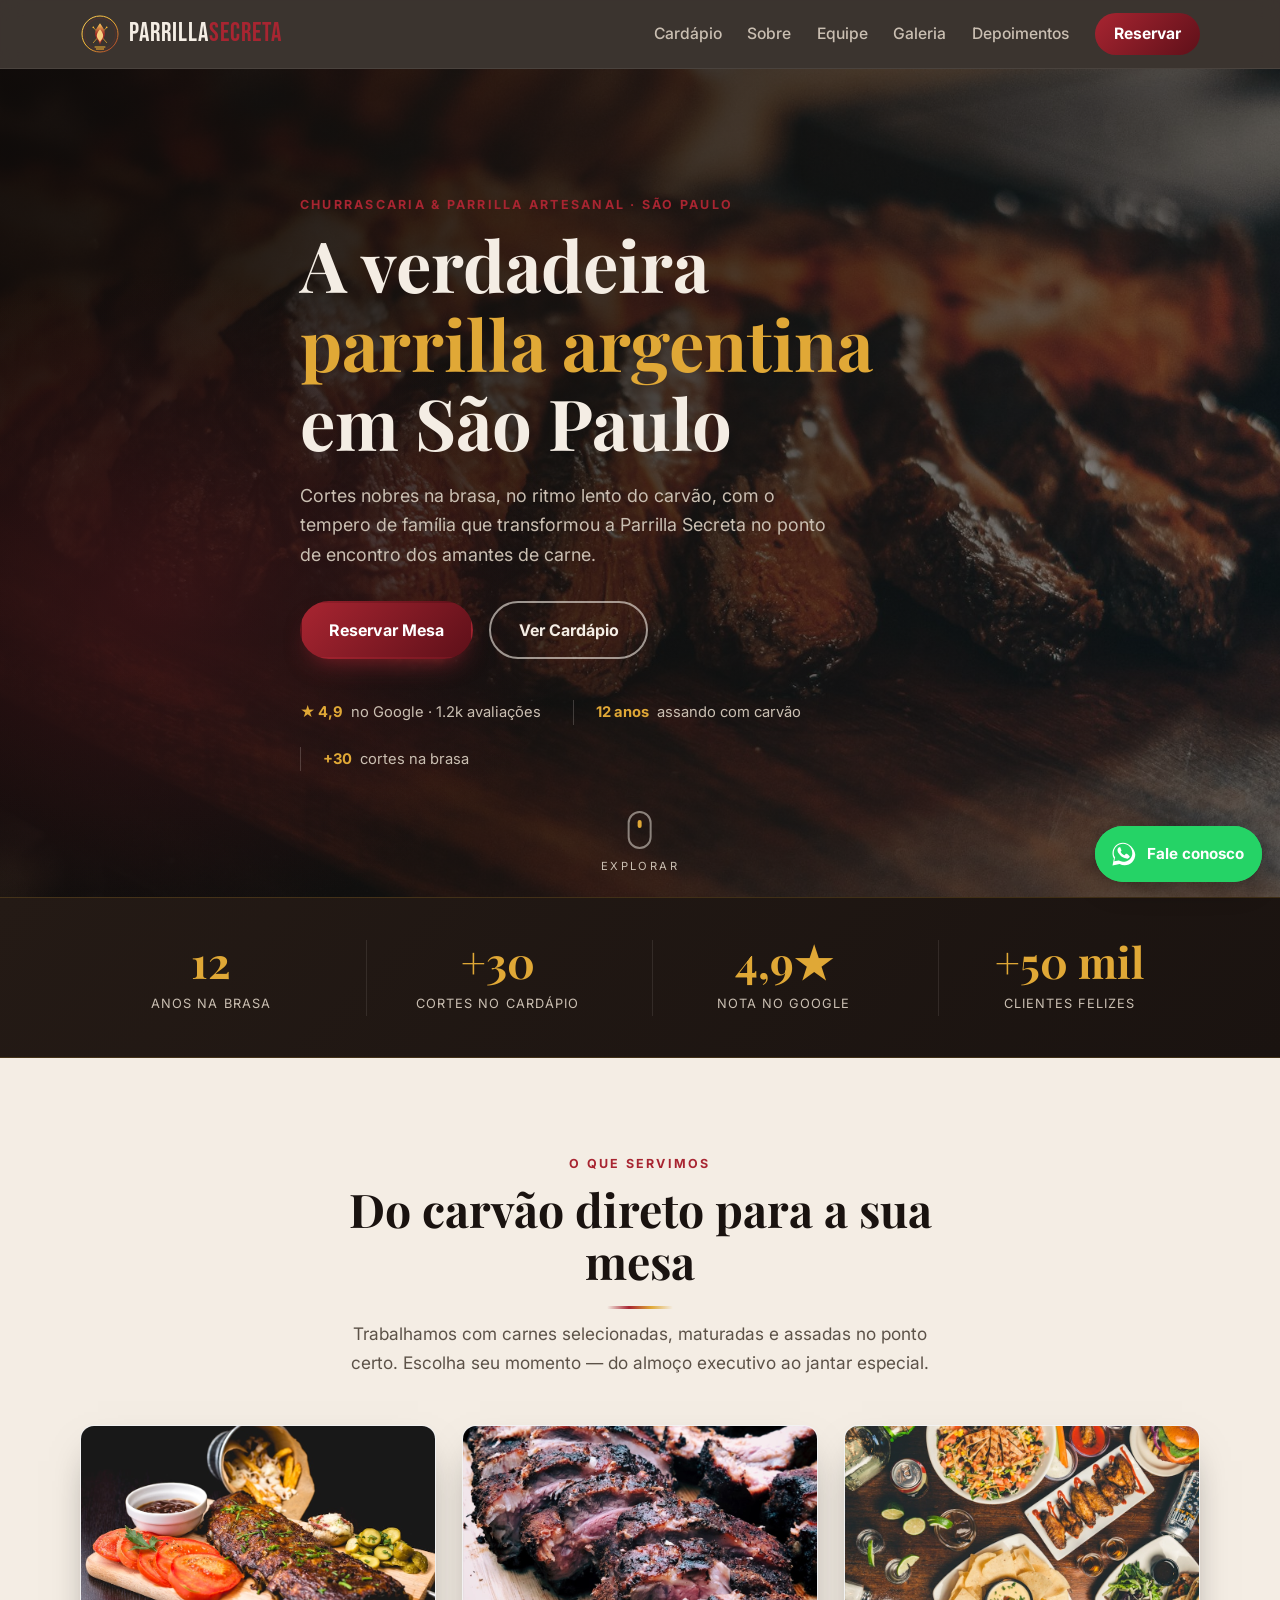
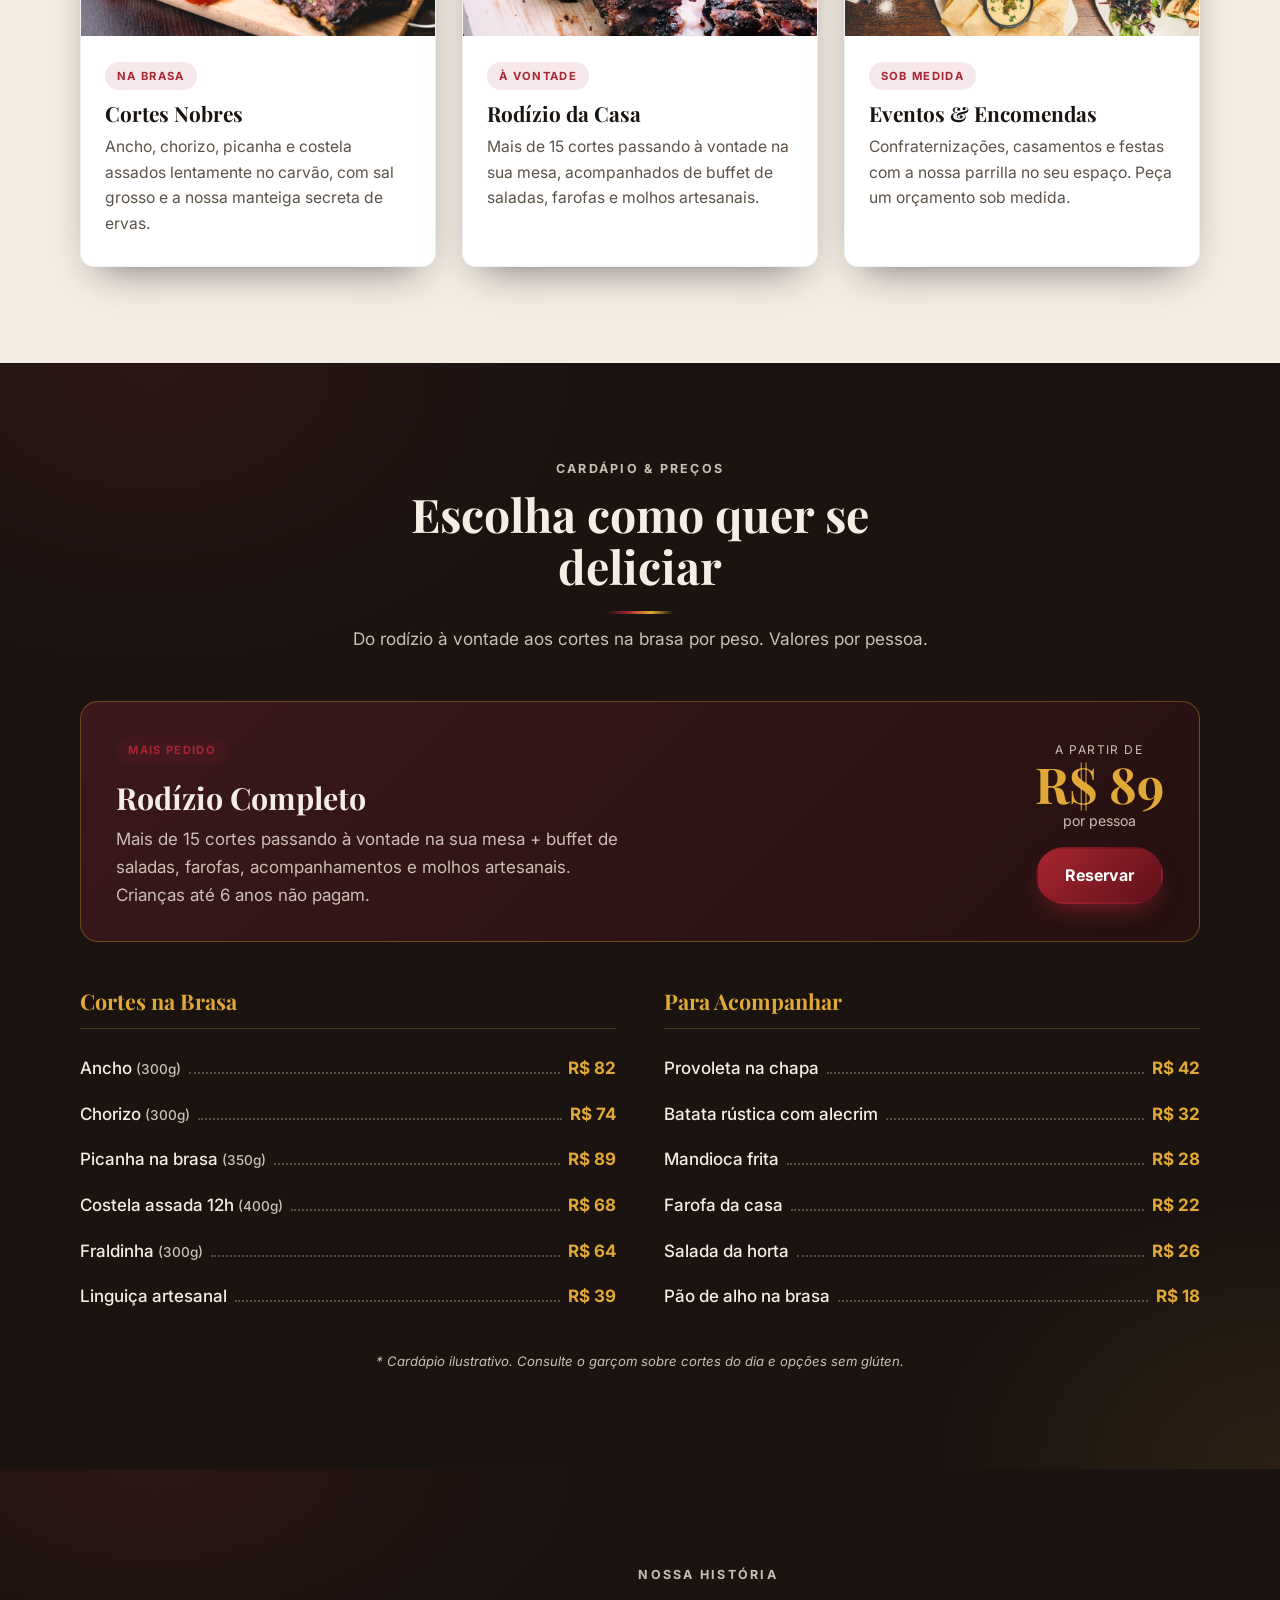
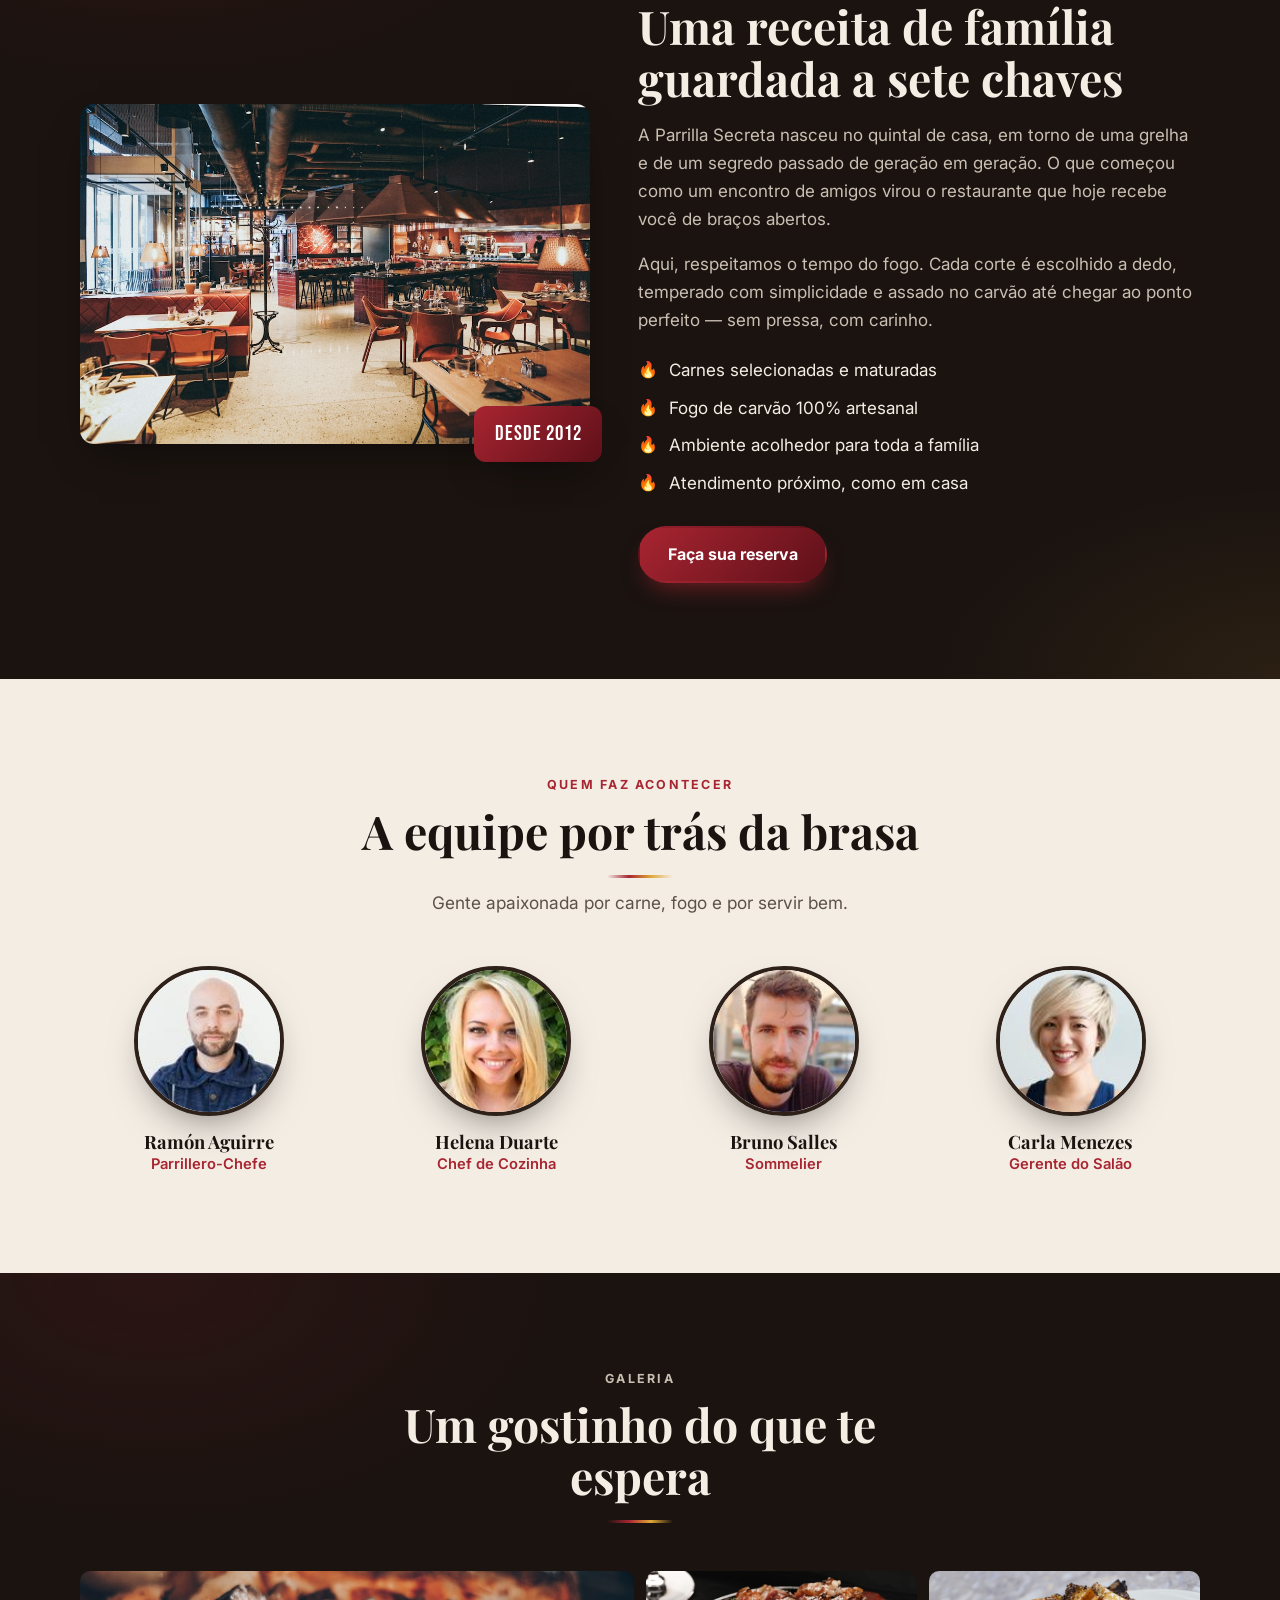
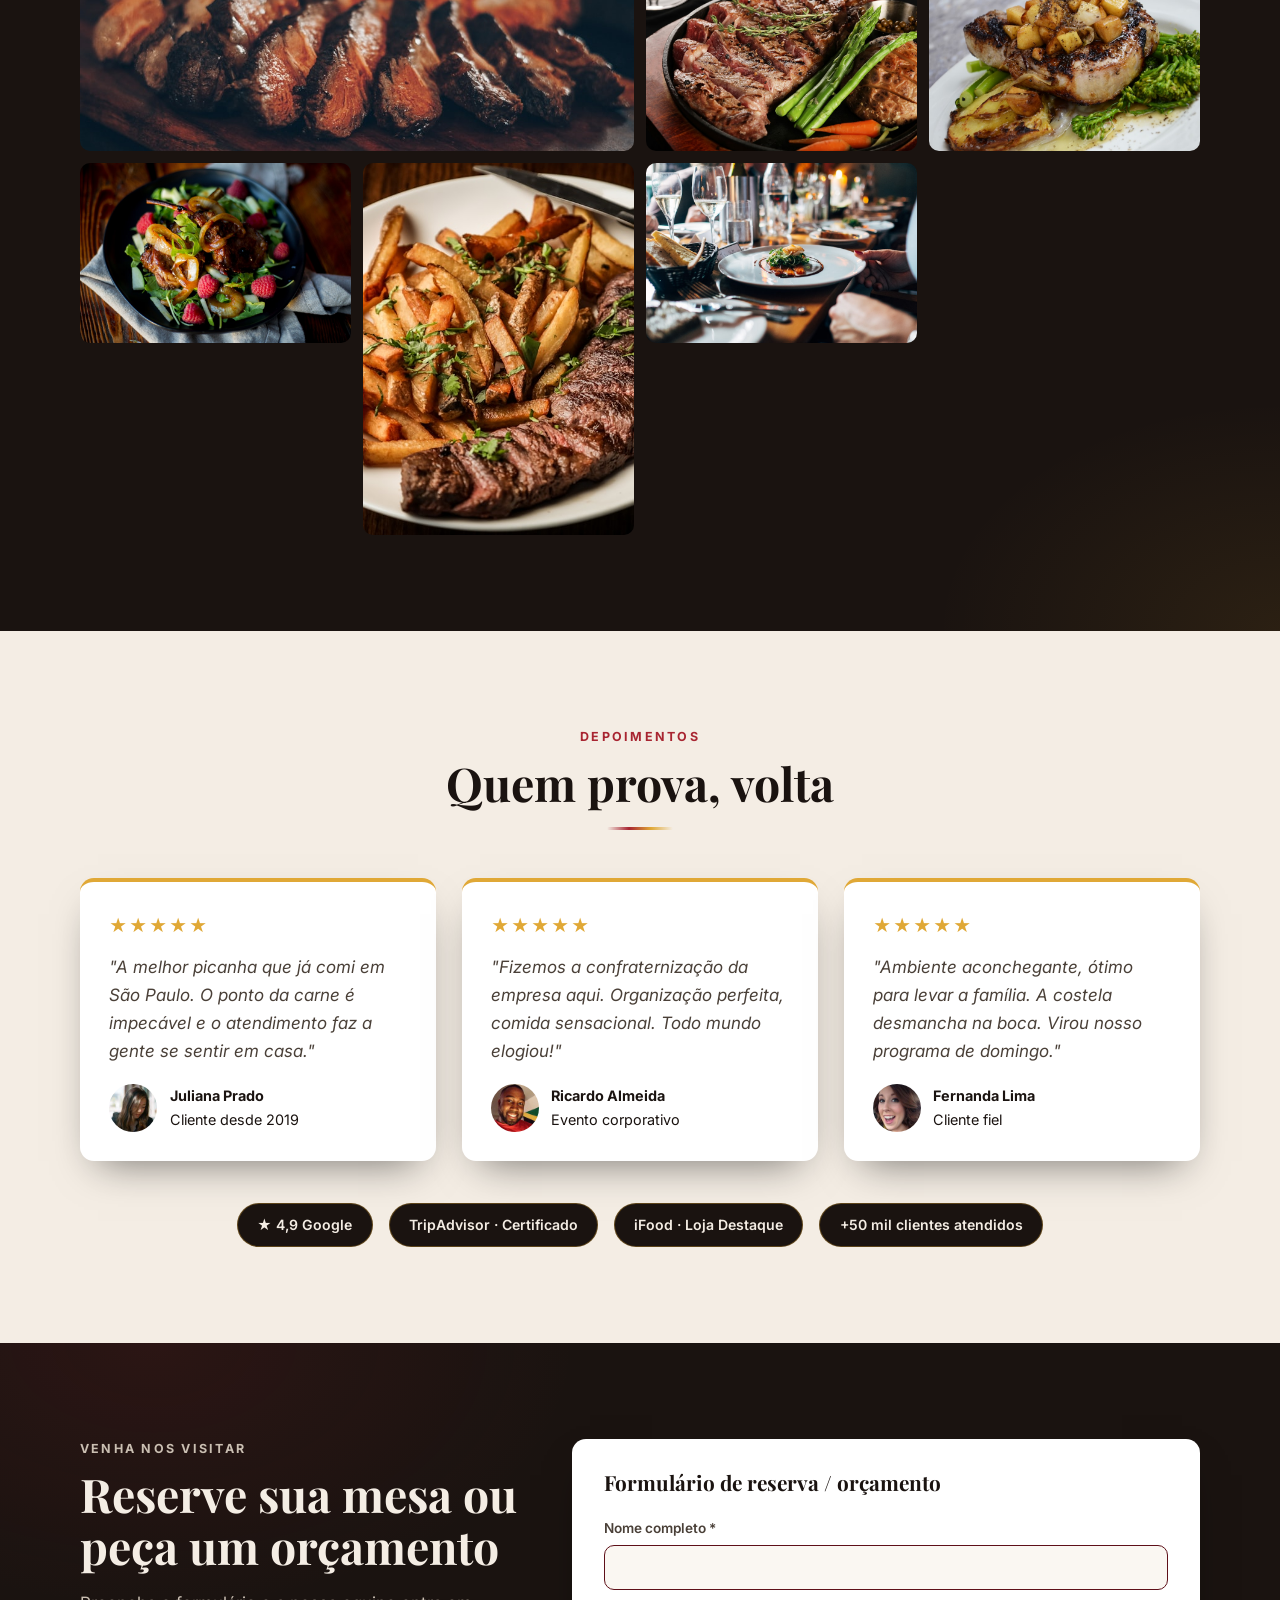
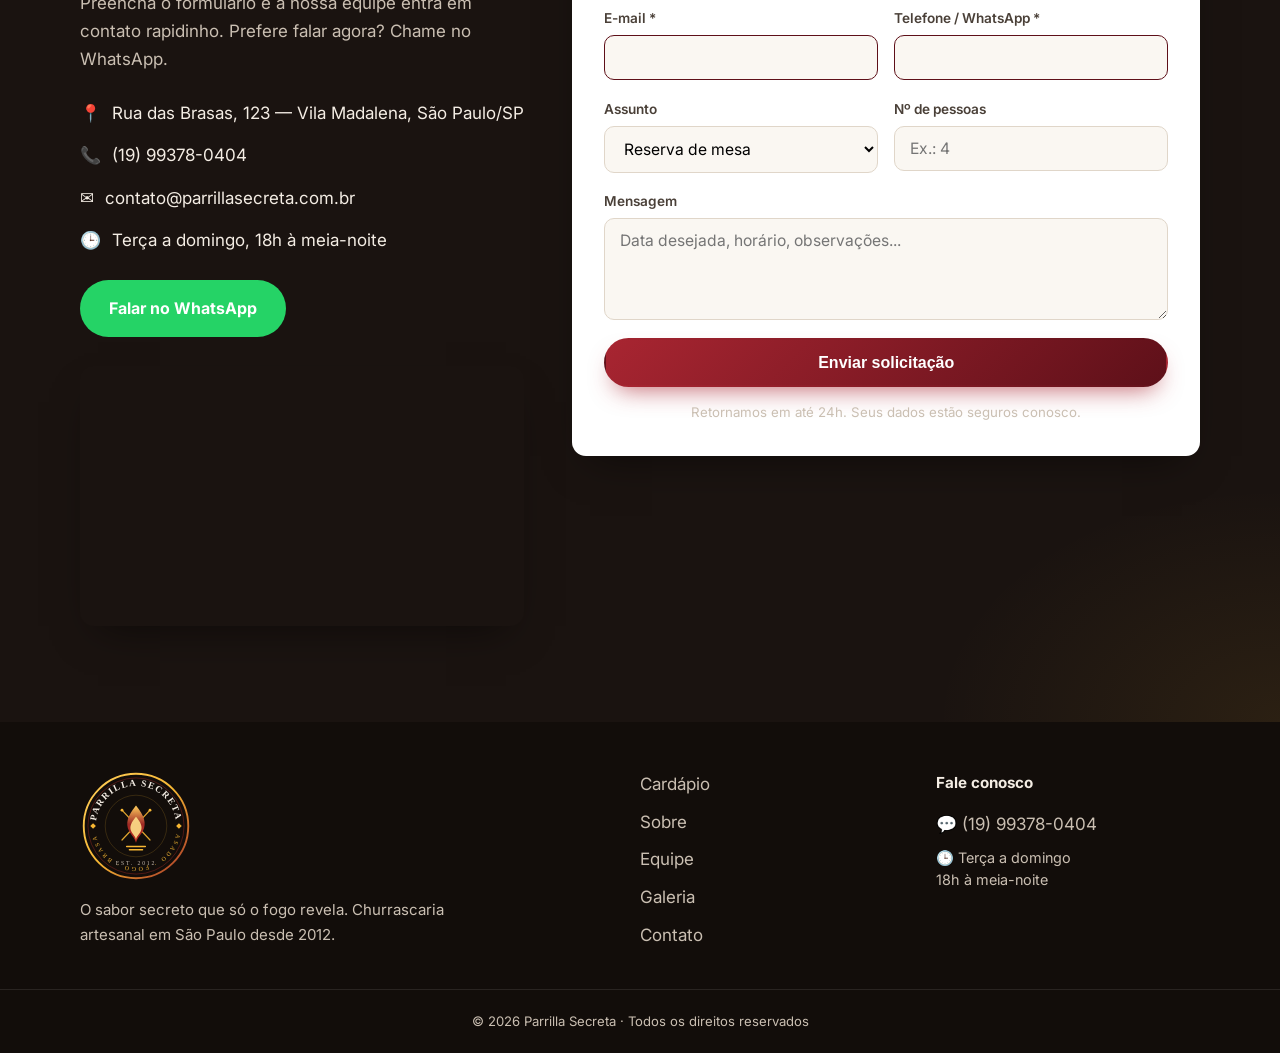
==== commit d5256d3f: "Remove placeholder CNPJ from footer Co-Authored-By: Claude Opus 4.8 <noreply@anthropic.com>" ====
--- a/index.html
+++ b/index.html
@@ -453,7 +453,7 @@
       </div>
     </div>
     <div class="footer-bottom">
-      <p>© <span id="year"></span> Parrilla Secreta · Todos os direitos reservados · CNPJ 00.000.000/0001-00</p>
+      <p>© <span id="year"></span> Parrilla Secreta · Todos os direitos reservados</p>
     </div>
   </footer>
 
